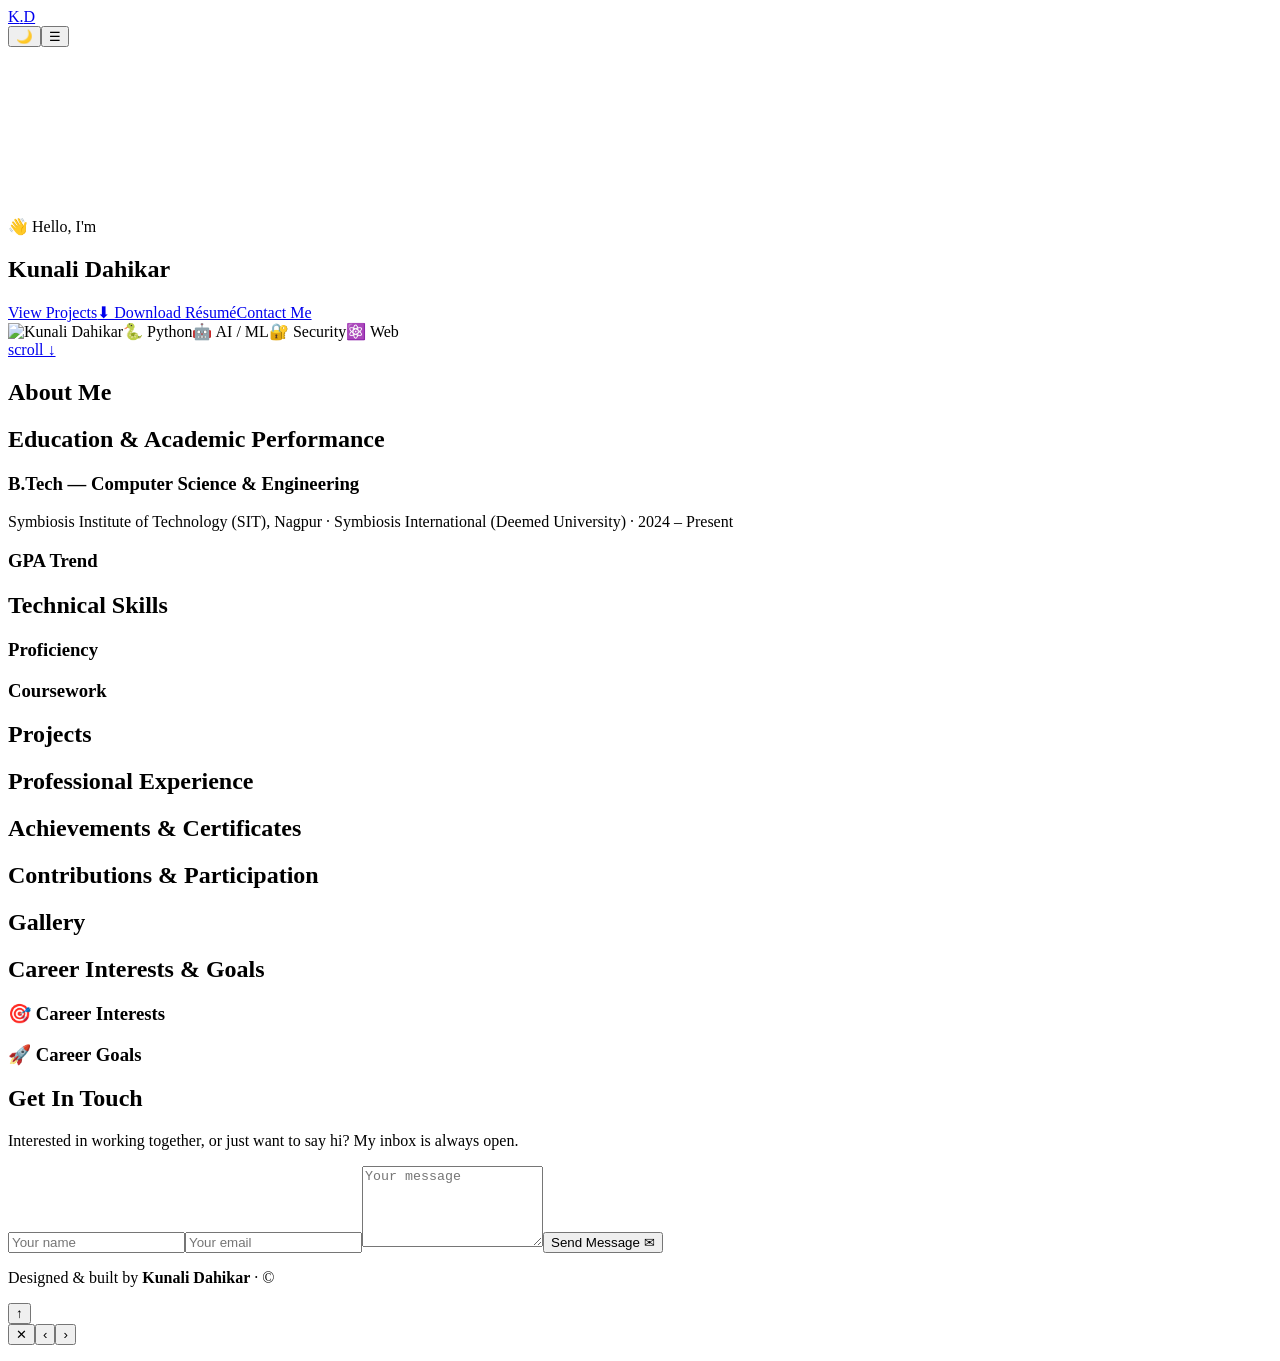
==== Kunali_Dahikar_Portfolio/index.html @ e6645254 "Add files via upload" ====
<!DOCTYPE html>
<html lang="en" data-theme="dark">
<head>
<meta charset="UTF-8">
<meta name="viewport" content="width=device-width, initial-scale=1">
<title>Kunali Dahikar — Portfolio</title>
<meta name="description" content="Portfolio of Kunali Dahikar — CSE student at SIT Nagpur: projects, skills, certificates and achievements.">
<link rel="icon" href="data:image/svg+xml,<svg xmlns='http://www.w3.org/2000/svg' viewBox='0 0 100 100'><text y='.9em' font-size='90'>👩‍💻</text></svg>">
<link rel="preconnect" href="https://fonts.googleapis.com">
<link href="https://fonts.googleapis.com/css2?family=Inter:wght@400;500;600&family=Space+Grotesk:wght@500;700&display=swap" rel="stylesheet">
<link rel="stylesheet" href="css/style.css">
</head>
<body>
<div id="progress"></div>
<header id="nav"><a href="#home" class="logo">K<span>.</span>D</a><nav id="links"></nav>
  <button id="theme" aria-label="Toggle theme">🌙</button><button id="burger" aria-label="Menu">☰</button></header>

<section id="home" class="hero">
  <canvas id="net"></canvas><div class="blob b1"></div><div class="blob b2"></div>
  <div class="wrap hero-in">
    <div class="hero-txt">
      <p class="hi">👋 Hello, I'm</p>
      <h1>Kunali <span class="grad">Dahikar</span></h1>
      <h2><span id="typed"></span><i class="caret"></i></h2>
      <p class="lead" id="tagline"></p>
      <div class="cta"><a class="btn pri" href="#projects">View Projects</a><a class="btn" id="resume" href="assets/Kunali_Dahikar_Resume.pdf" download>⬇ Download Résumé</a><a class="btn ghost" href="#contact">Contact Me</a></div>
      <div class="social" id="heroSocial"></div>
    </div>
    <div class="hero-img"><div class="ring"></div><img src="assets/img/profile.jpg" alt="Kunali Dahikar"><span class="chip c1">🐍 Python</span><span class="chip c2">🤖 AI / ML</span><span class="chip c3">🔐 Security</span><span class="chip c4">⚛️ Web</span></div>
  </div>
  <a href="#about" class="scroll">scroll ↓</a>
</section>

<main>
<section id="about"><div class="wrap"><h2 class="sec" data-n="01">About Me</h2>
  <div class="grid2"><div id="aboutTxt" class="reveal"></div><div id="facts" class="facts reveal"></div></div>
  <div class="stats" id="stats"></div></div></section>

<section id="education" class="alt"><div class="wrap"><h2 class="sec" data-n="02">Education &amp; Academic Performance</h2>
  <div class="edu reveal"><div class="dot"></div><div><h3>B.Tech — Computer Science &amp; Engineering</h3><p>Symbiosis Institute of Technology (SIT), Nagpur · Symbiosis International (Deemed University) · 2024 – Present</p></div></div>
  <div class="grid2 acad">
    <div class="reveal"><div class="tabs" id="semTabs"></div><div class="card" id="semBox"></div></div>
    <div class="card reveal"><h3>GPA Trend</h3><div id="gpaChart" class="gchart"></div><p class="note" id="gpaNote"></p></div>
  </div></div></section>

<section id="skills"><div class="wrap"><h2 class="sec" data-n="03">Technical Skills</h2>
  <div class="grid2"><div class="card reveal"><h3>Proficiency</h3><div id="bars"></div></div><div id="skillGroups" class="reveal"></div></div>
  <h3 class="sub reveal">Coursework</h3><div class="tags reveal" id="course"></div></div></section>

<section id="projects" class="alt"><div class="wrap"><h2 class="sec" data-n="04">Projects</h2>
  <div class="filters" id="pFilter"></div><div class="cards" id="projGrid"></div></div></section>

<section id="experience"><div class="wrap"><h2 class="sec" data-n="05">Professional Experience</h2><div id="intern" class="card intern reveal"></div></div></section>

<section id="achievements" class="alt"><div class="wrap"><h2 class="sec" data-n="06">Achievements &amp; Certificates</h2><div class="certs" id="certGrid"></div></div></section>

<section id="contributions"><div class="wrap"><h2 class="sec" data-n="07">Contributions &amp; Participation</h2><div class="cgrid" id="contrib"></div></div></section>

<section id="gallery" class="alt"><div class="wrap"><h2 class="sec" data-n="08">Gallery</h2><div class="filters" id="gFilter"></div><div class="gal" id="galGrid"></div></div></section>

<section id="career"><div class="wrap"><h2 class="sec" data-n="09">Career Interests &amp; Goals</h2>
  <div class="grid2"><div class="card reveal"><h3>🎯 Career Interests</h3><p id="ci"></p></div><div class="card reveal"><h3>🚀 Career Goals</h3><p id="cg"></p></div></div><div class="tags big reveal" id="ctags"></div></div></section>

<section id="contact" class="alt"><div class="wrap"><h2 class="sec" data-n="10">Get In Touch</h2>
  <div class="grid2"><div class="reveal"><p class="lead">Interested in working together, or just want to say hi? My inbox is always open.</p><div id="cList" class="clist"></div></div>
  <form class="card reveal" id="form"><input id="fn" placeholder="Your name" required><input id="fe" type="email" placeholder="Your email" required><textarea id="fm" rows="5" placeholder="Your message" required></textarea><button class="btn pri" type="submit">Send Message ✉</button></form></div></div></section>
</main>

<footer><p>Designed &amp; built by <b>Kunali Dahikar</b> · © <span id="yr"></span></p></footer>
<button id="top" aria-label="Back to top">↑</button>
<div id="lb"><button class="x" aria-label="Close">✕</button><button class="pv">‹</button><img alt=""><button class="nx">›</button><p id="lbc"></p></div>
<script src="js/data.js"></script><script src="js/main.js"></script>
</body></html>
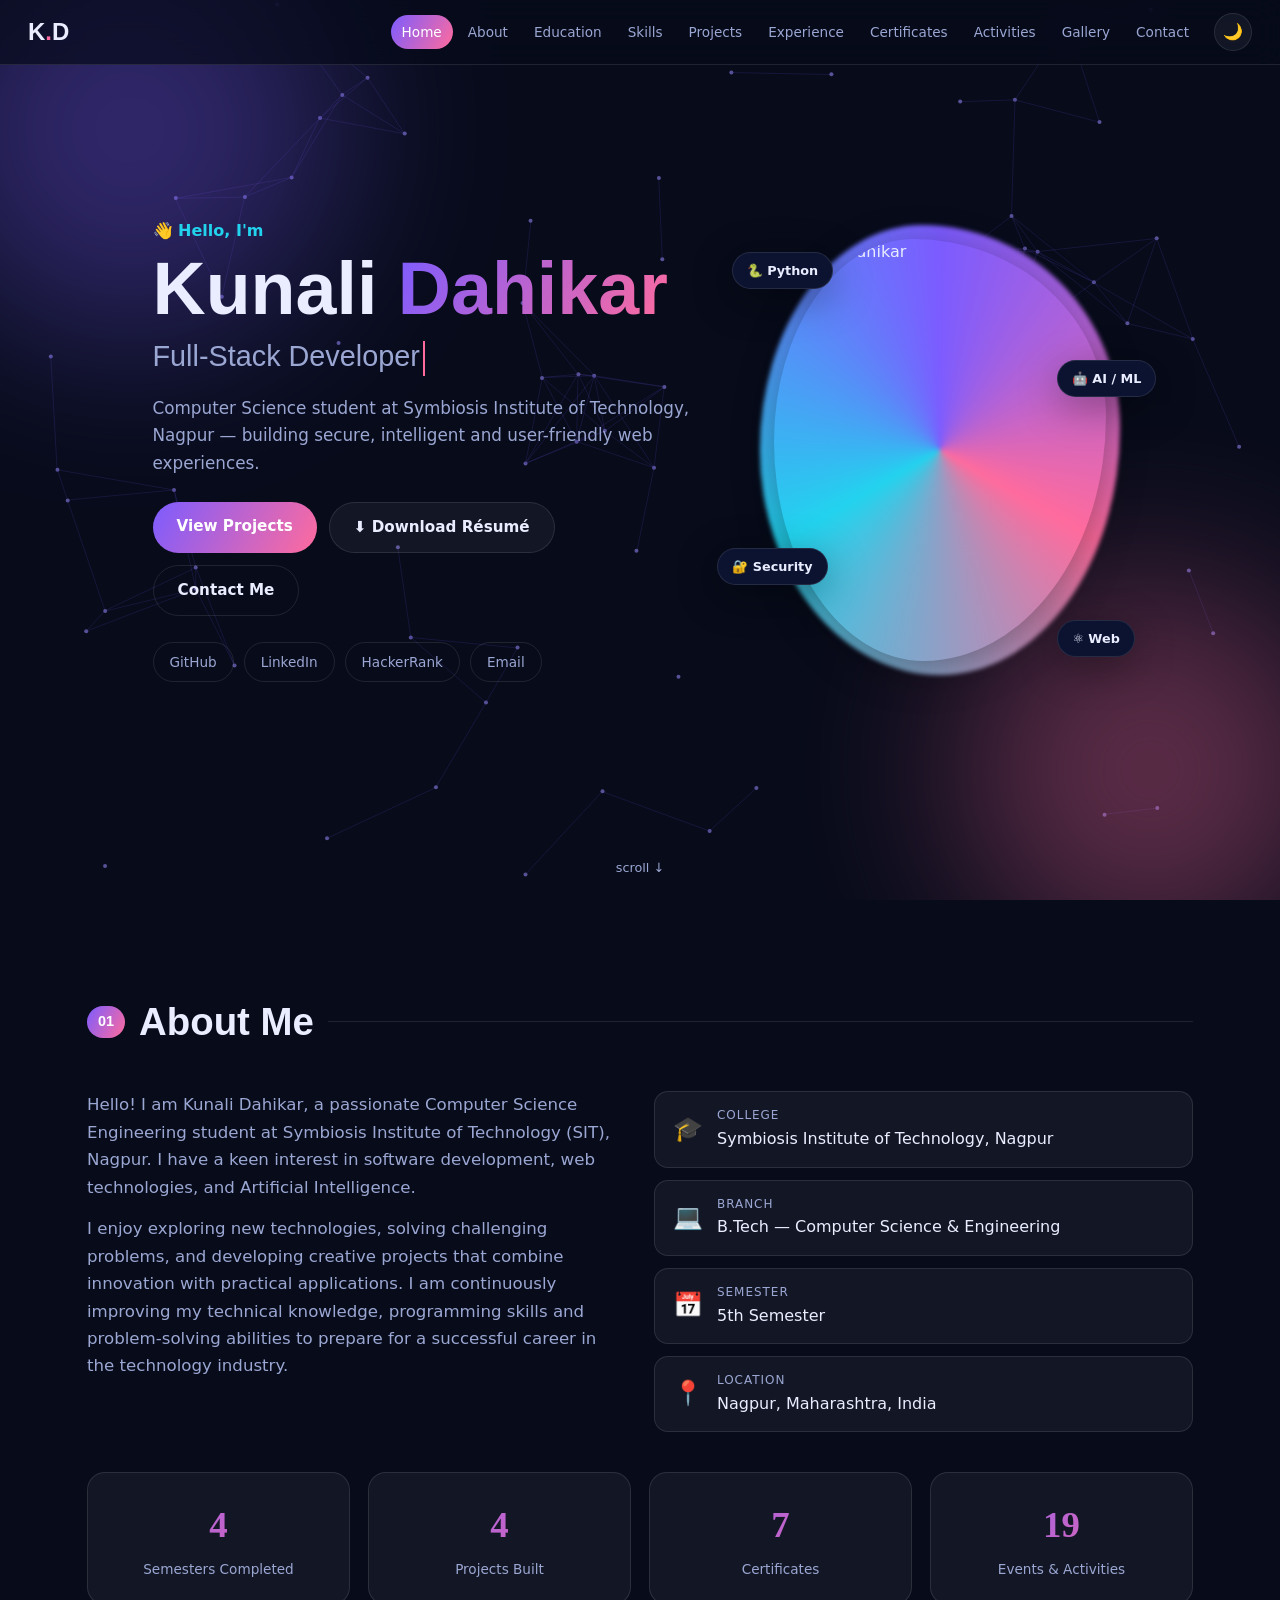
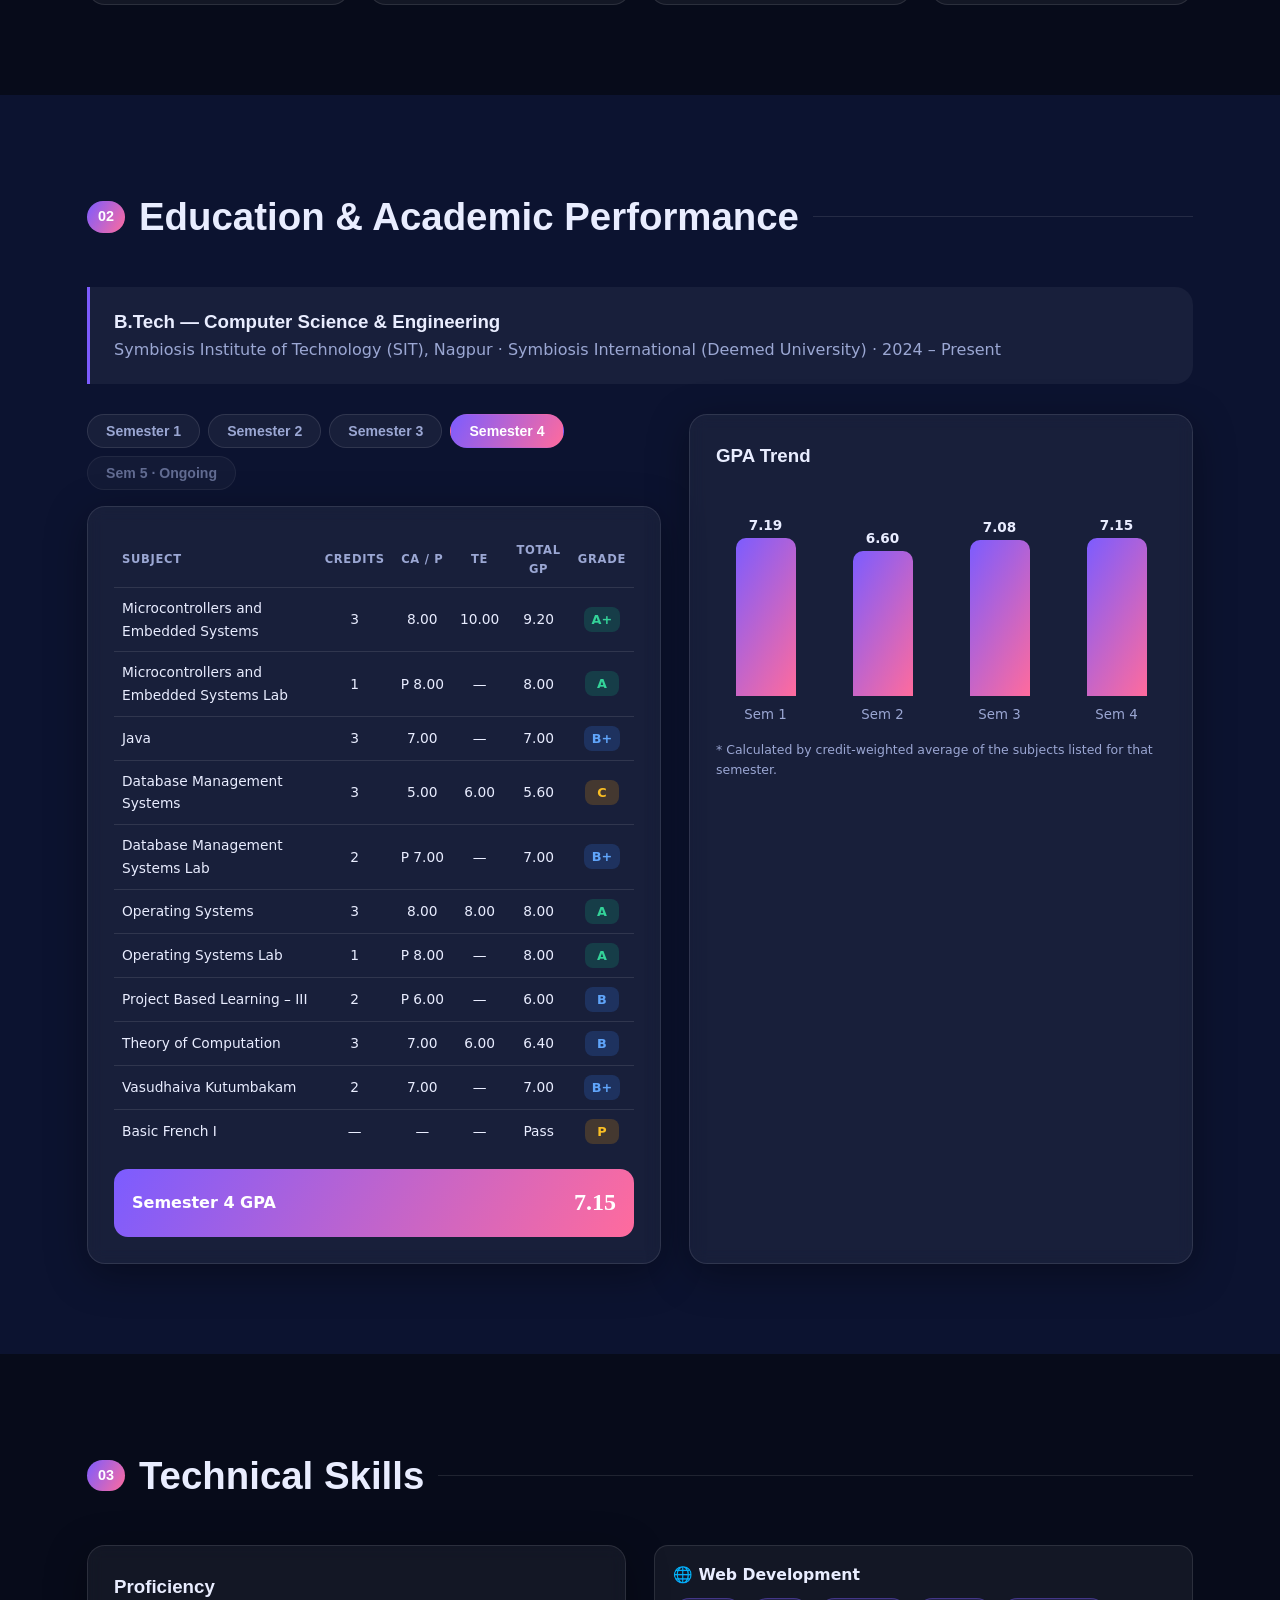
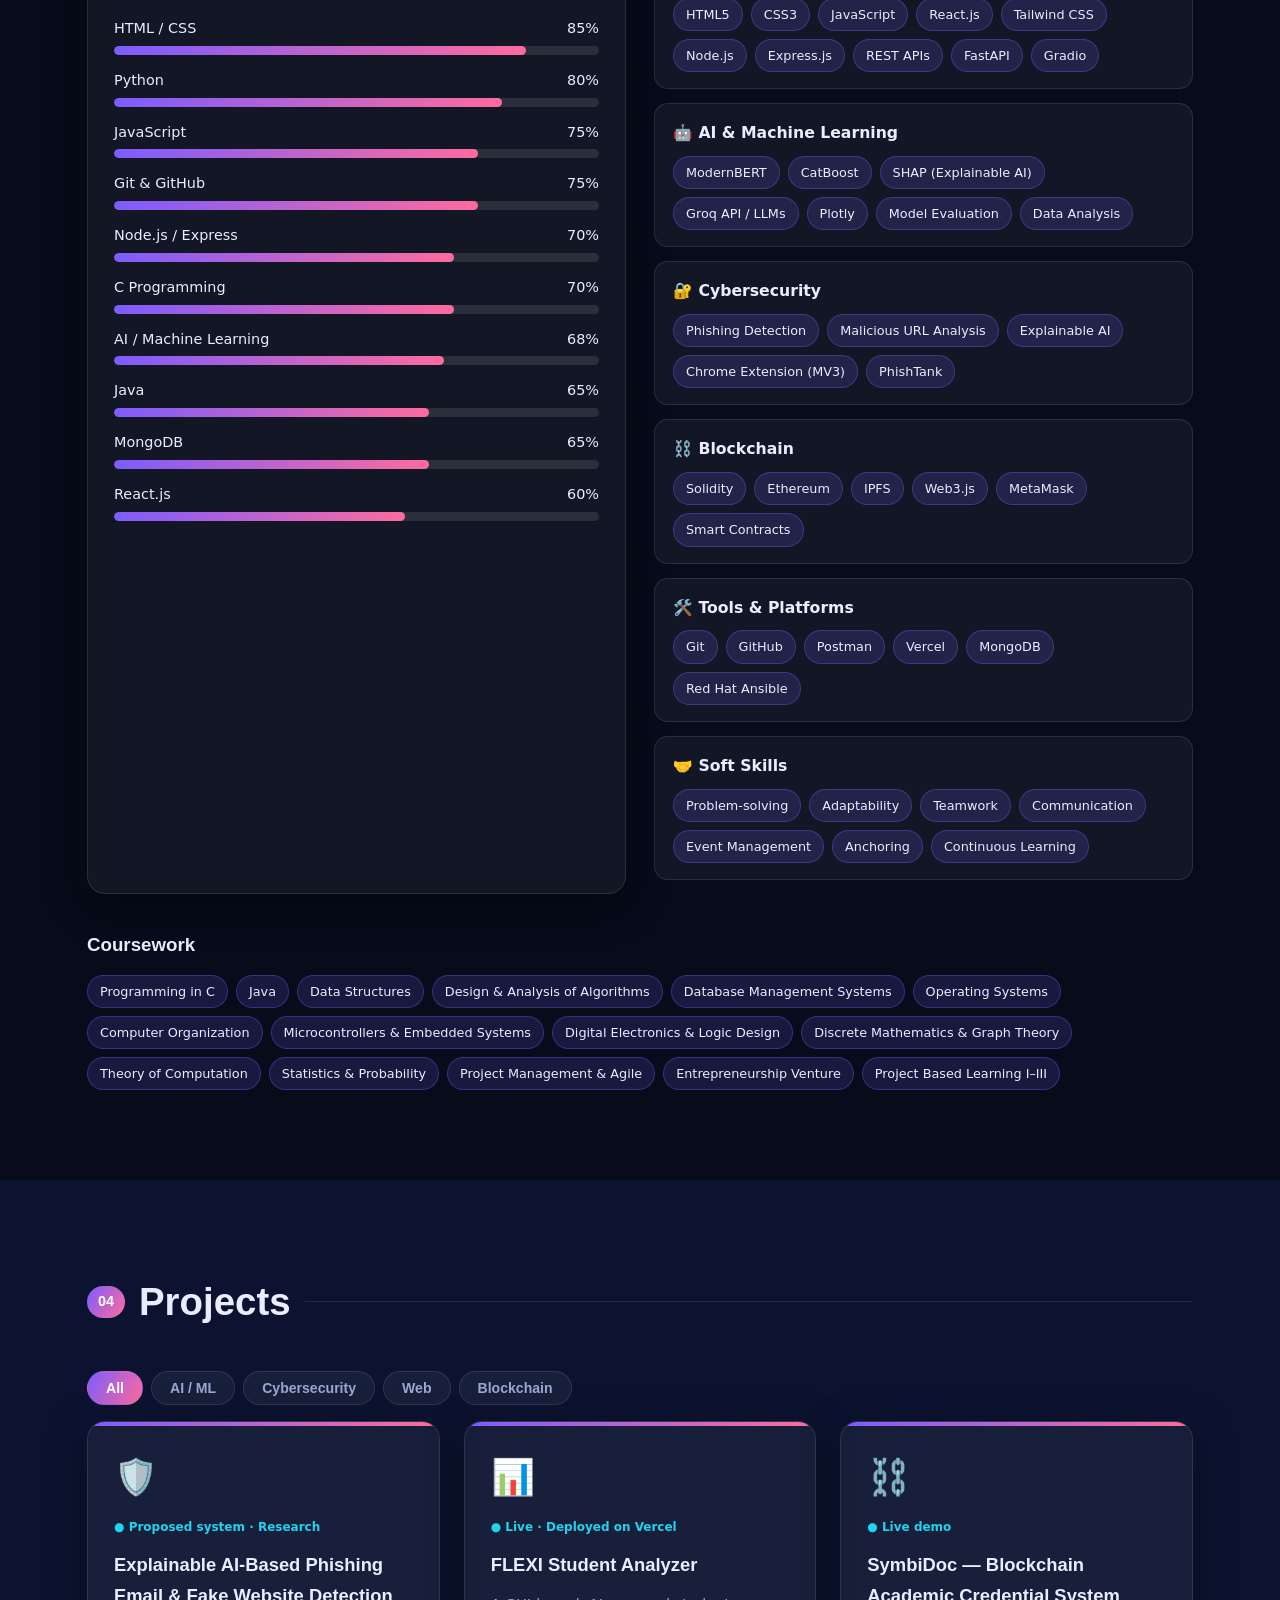
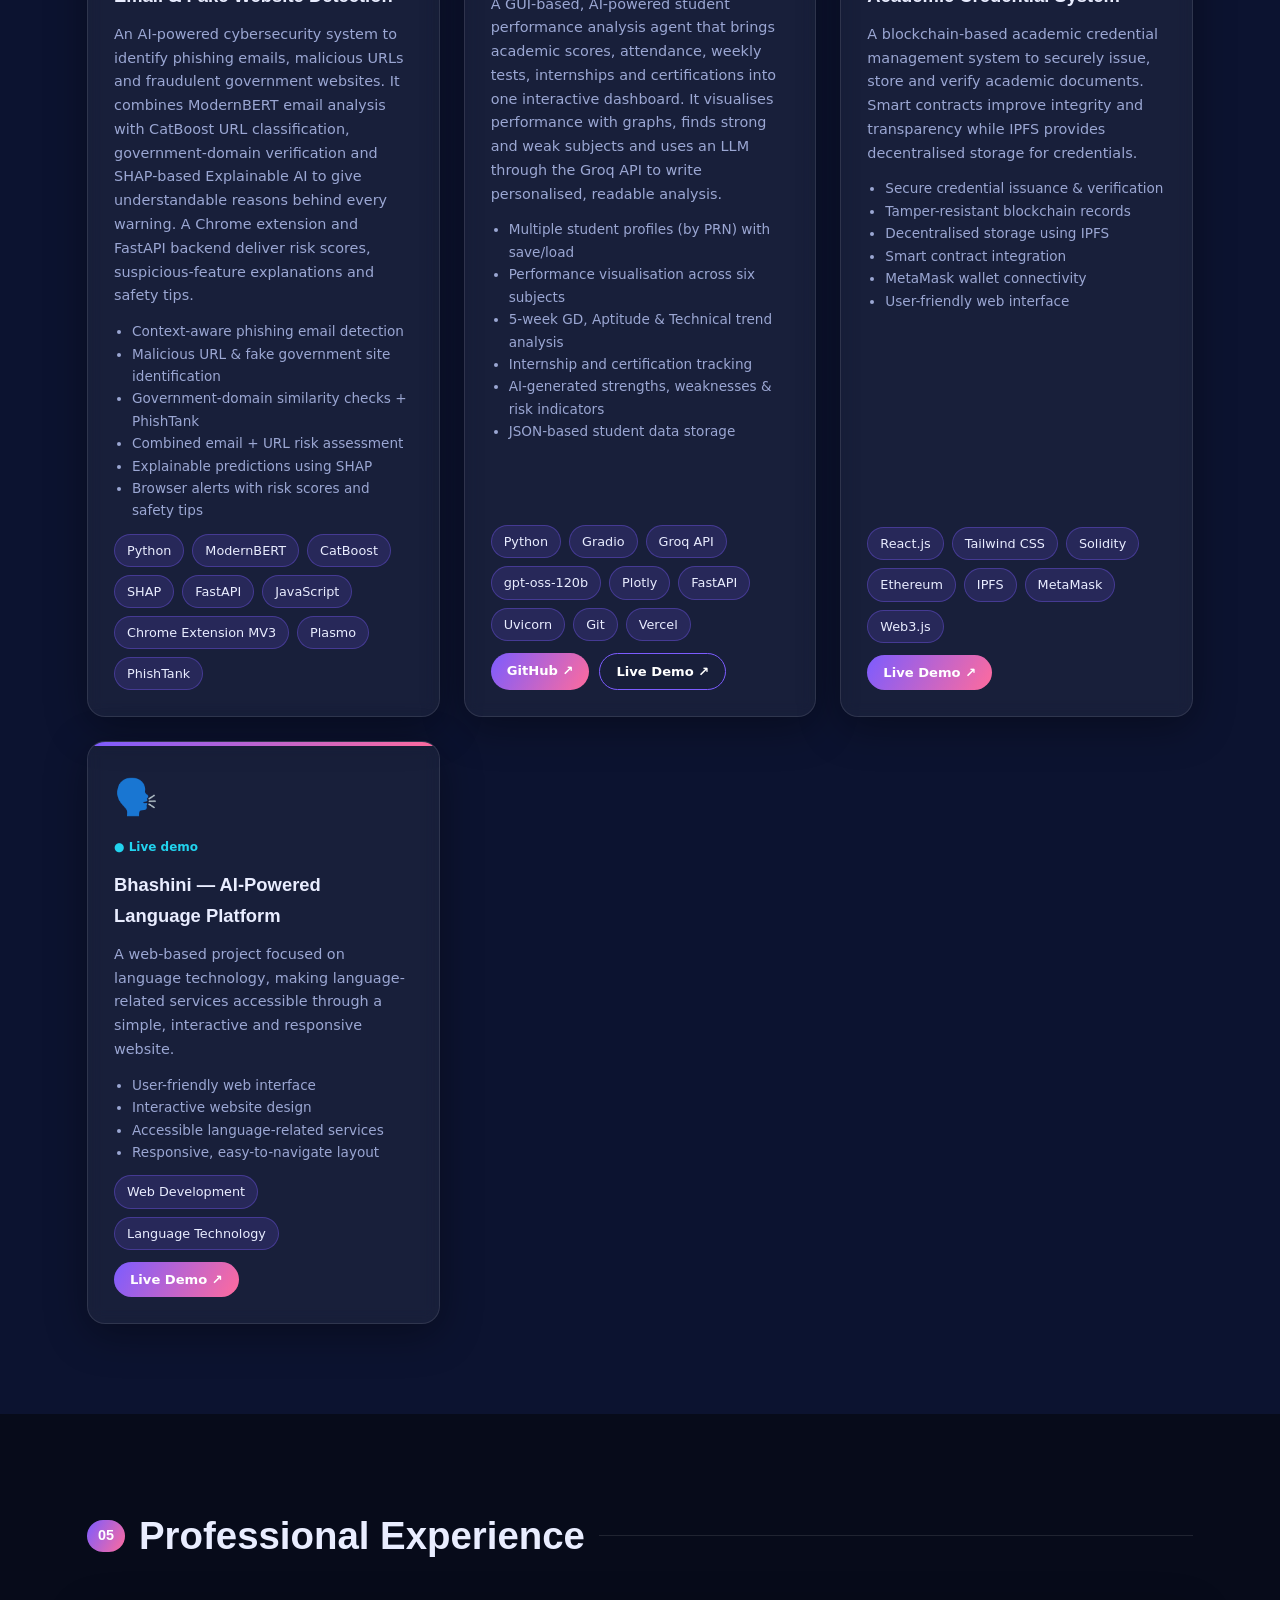
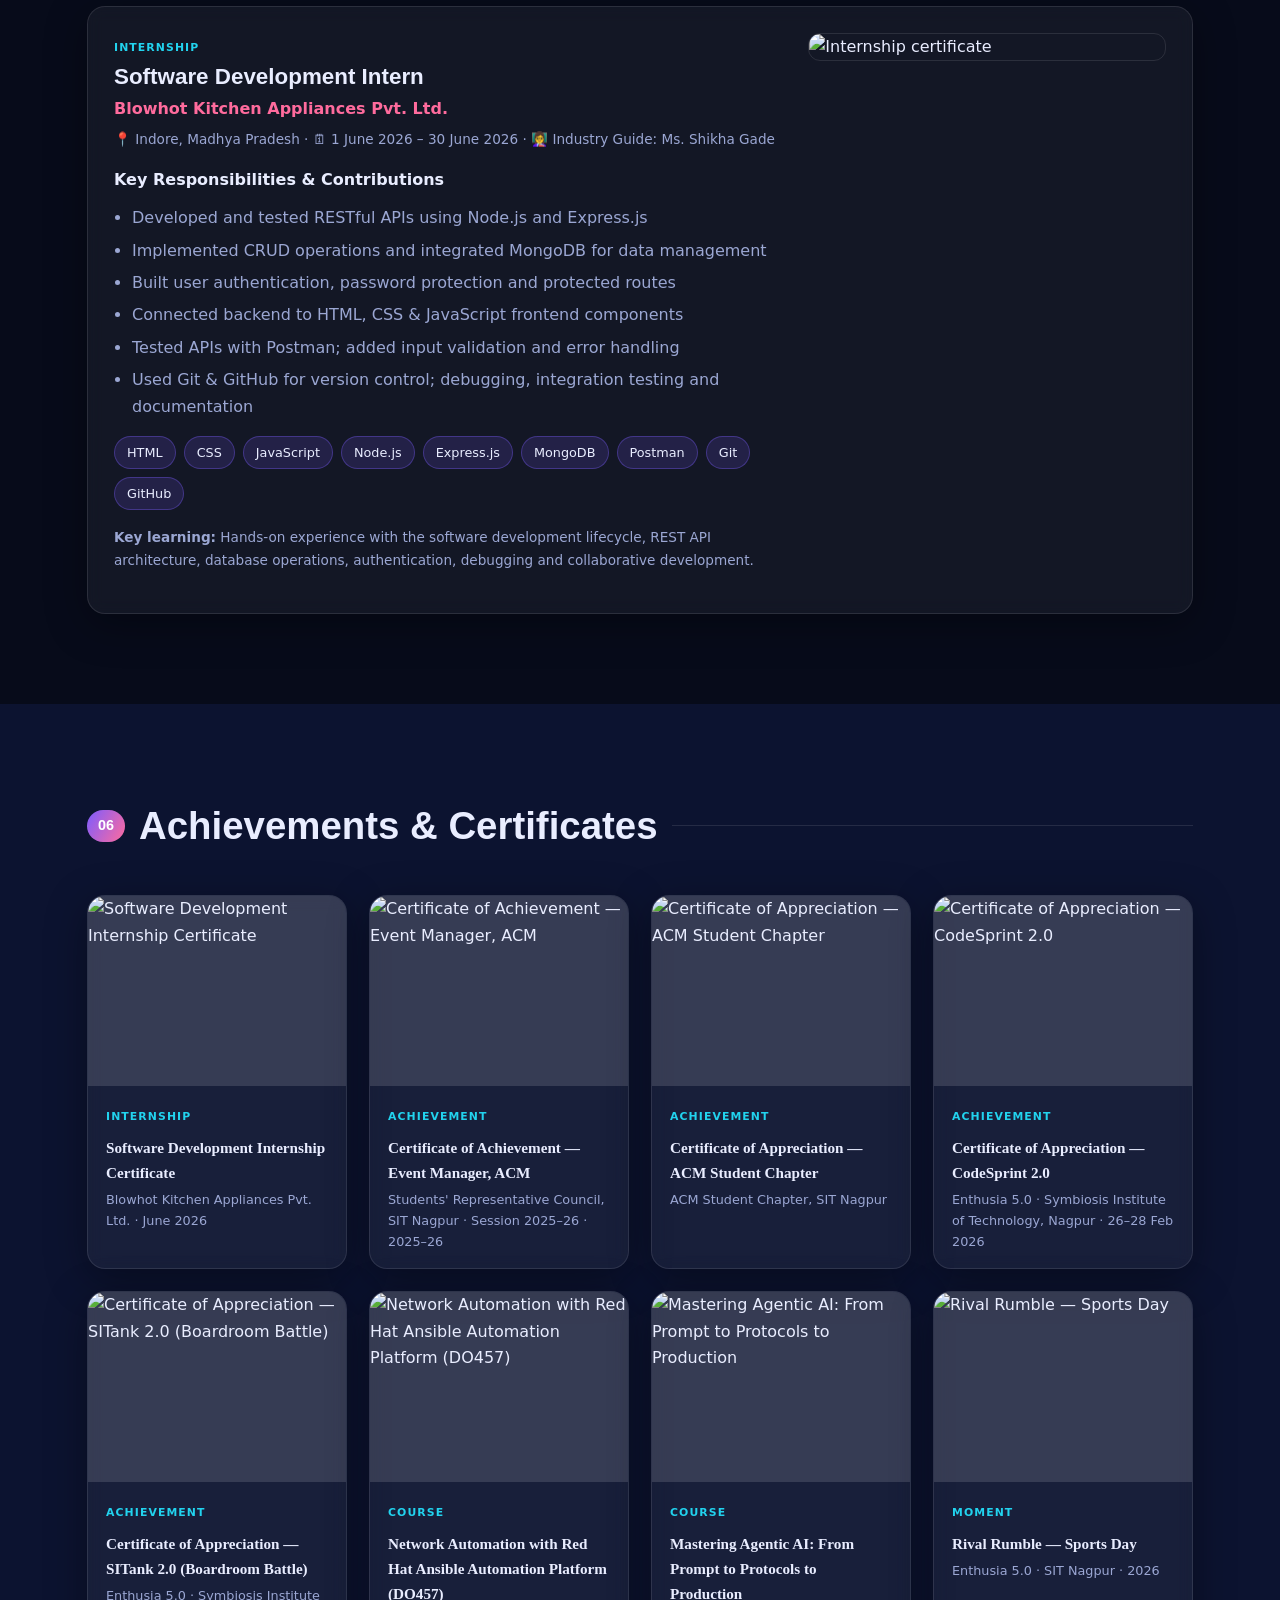
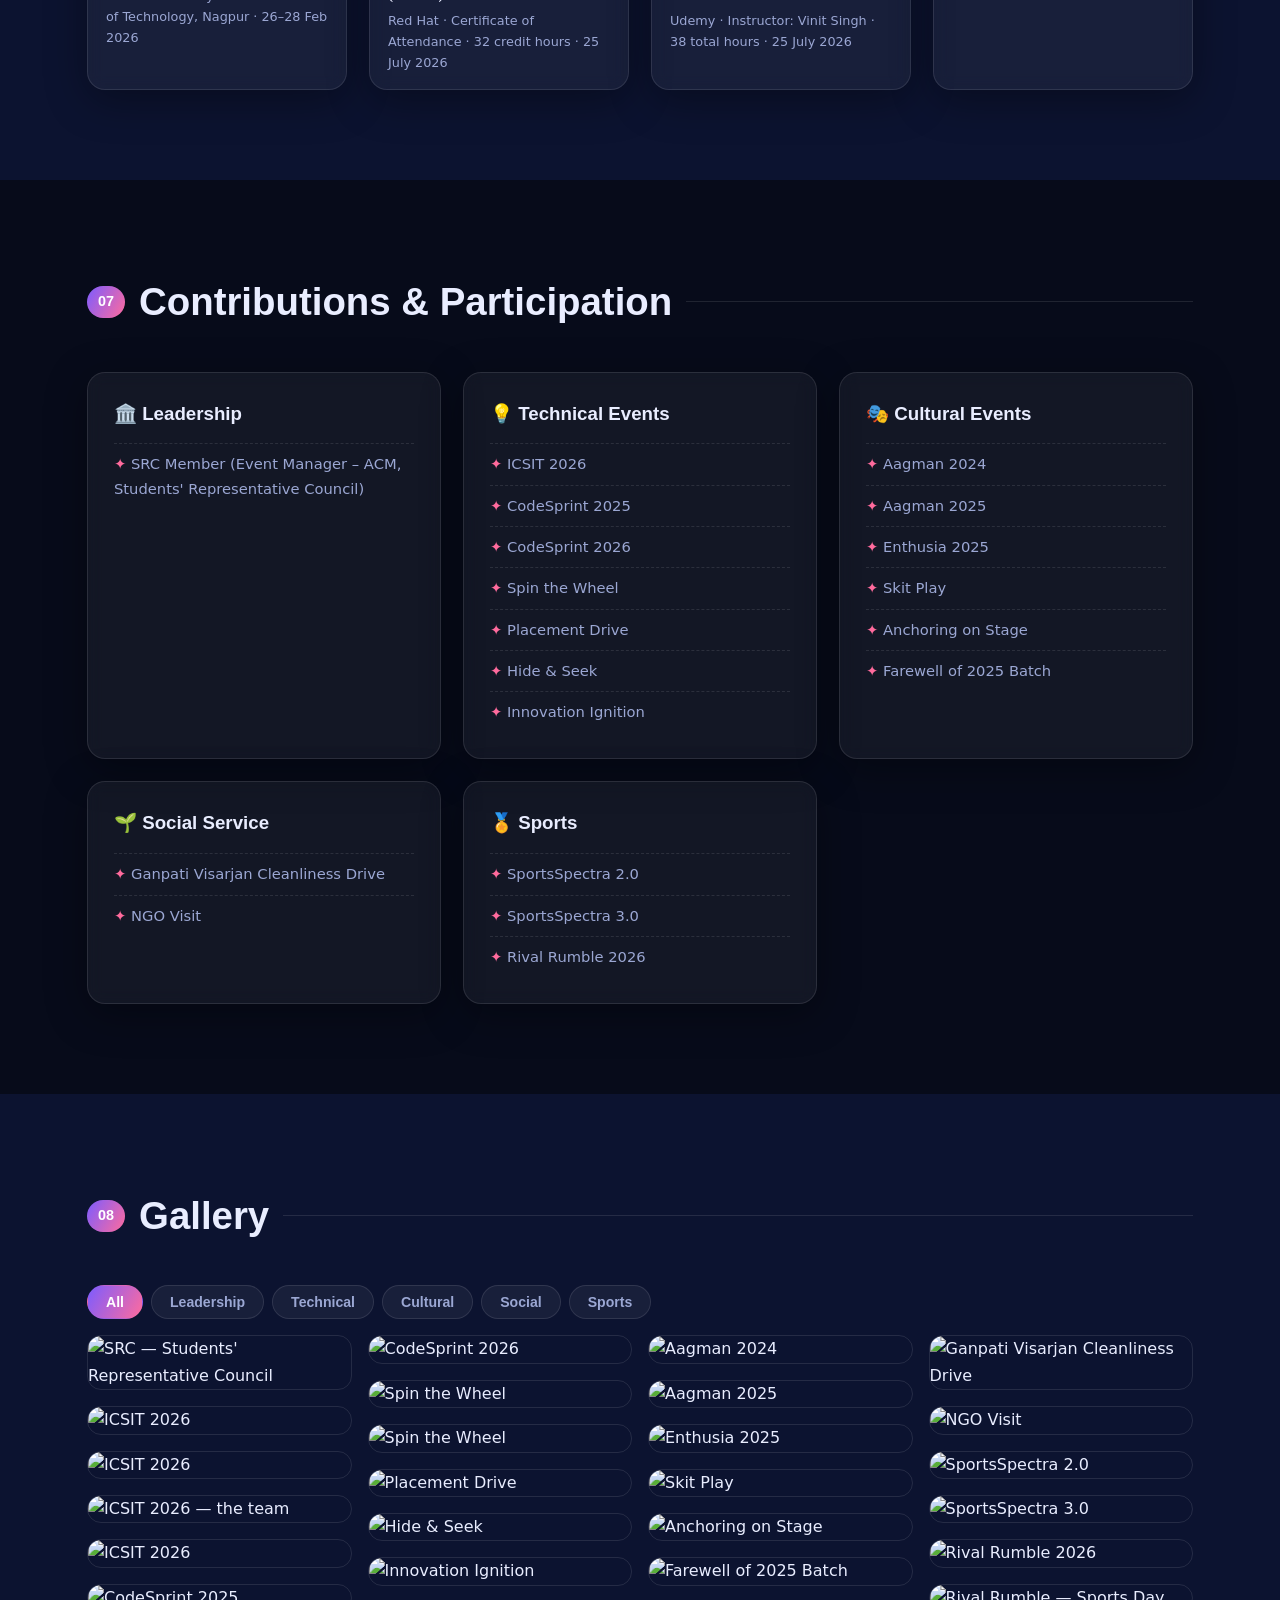
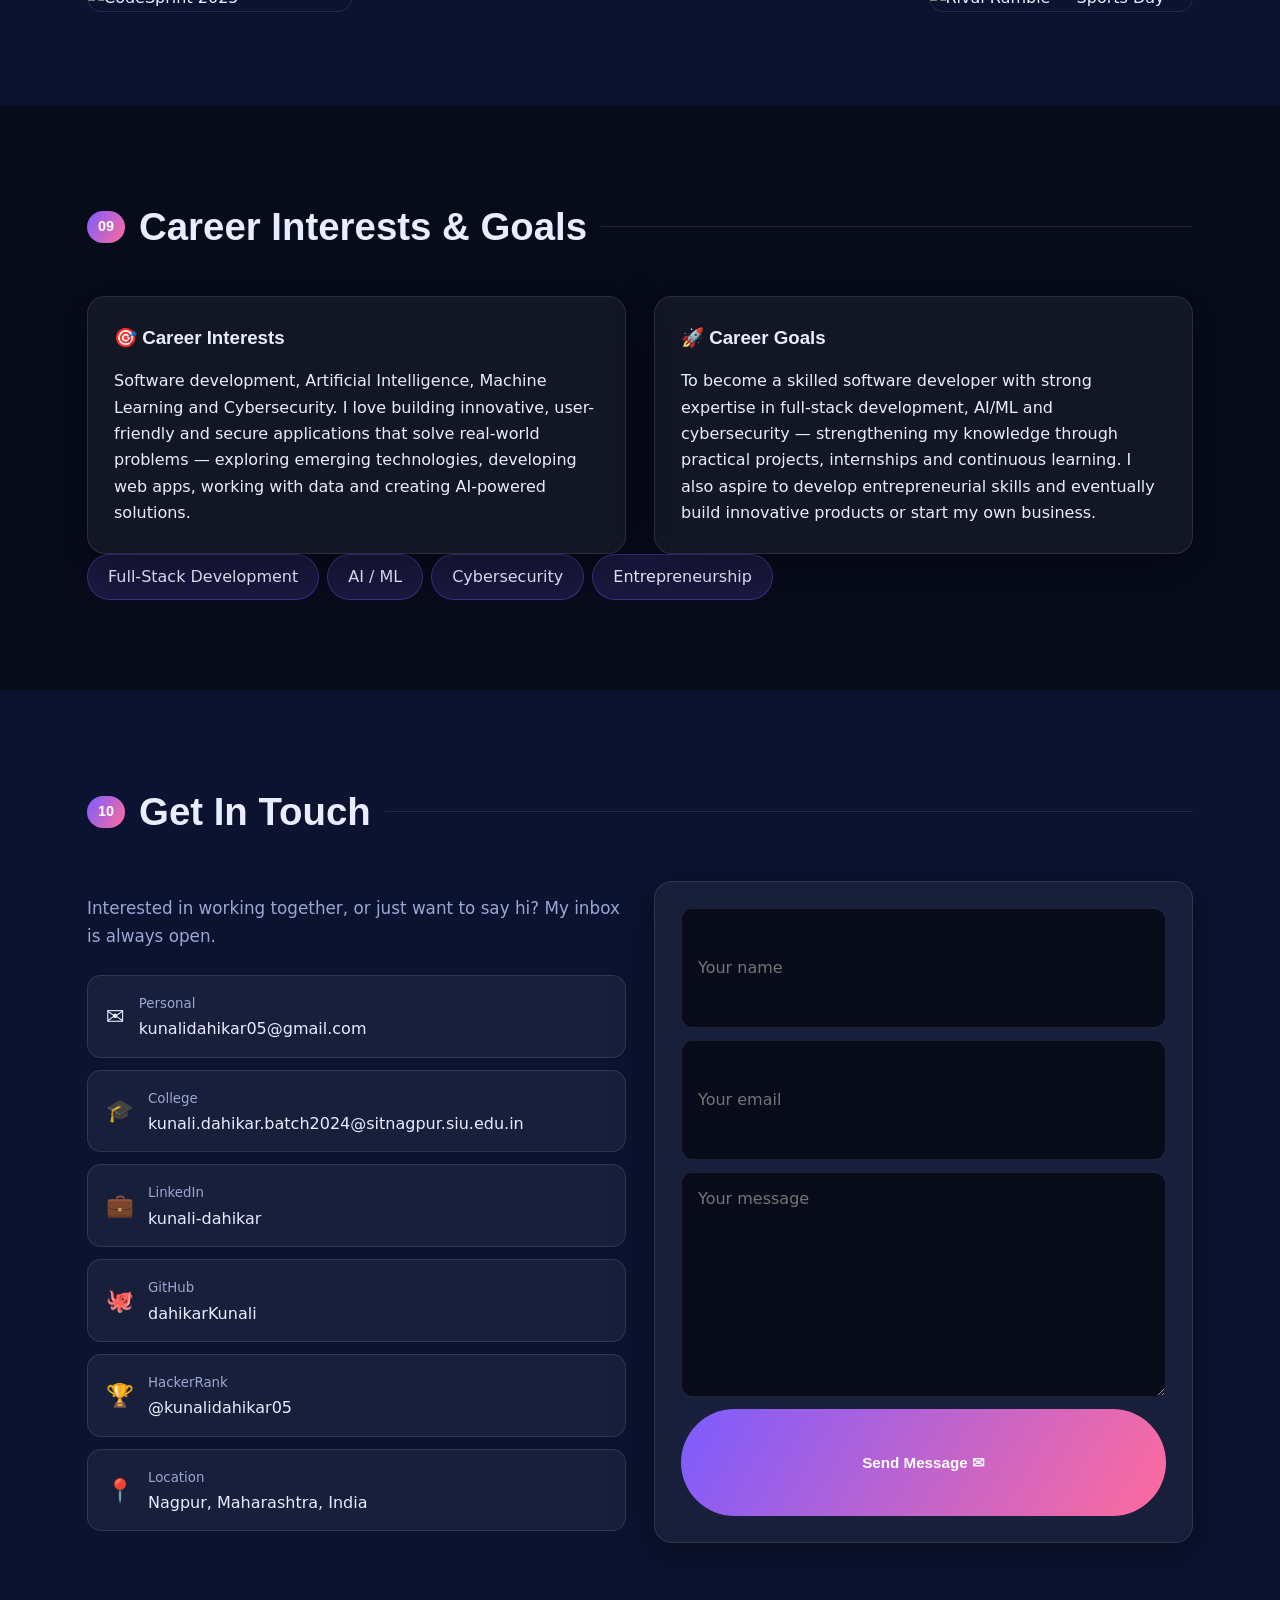
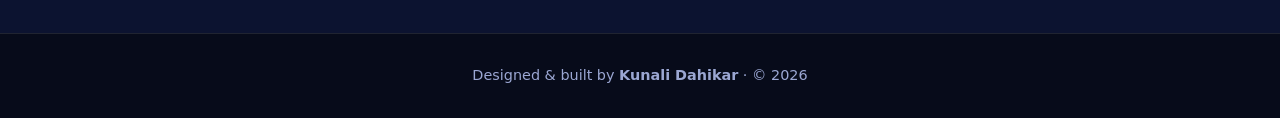
==== commit 87184429: "Update index.html" ====
--- a/Kunali_Dahikar_Portfolio/index.html
+++ b/Kunali_Dahikar_Portfolio/index.html
@@ -8,7 +8,7 @@
 <link rel="icon" href="data:image/svg+xml,<svg xmlns='http://www.w3.org/2000/svg' viewBox='0 0 100 100'><text y='.9em' font-size='90'>👩‍💻</text></svg>">
 <link rel="preconnect" href="https://fonts.googleapis.com">
 <link href="https://fonts.googleapis.com/css2?family=Inter:wght@400;500;600&family=Space+Grotesk:wght@500;700&display=swap" rel="stylesheet">
-<link rel="stylesheet" href="css/style.css">
+<link rel="stylesheet" href="style.css">
 </head>
 <body>
 <div id="progress"></div>
@@ -69,5 +69,5 @@
 <footer><p>Designed &amp; built by <b>Kunali Dahikar</b> · © <span id="yr"></span></p></footer>
 <button id="top" aria-label="Back to top">↑</button>
 <div id="lb"><button class="x" aria-label="Close">✕</button><button class="pv">‹</button><img alt=""><button class="nx">›</button><p id="lbc"></p></div>
-<script src="js/data.js"></script><script src="js/main.js"></script>
+<script src="data.js"></script><script src="main.js"></script>
 </body></html>
--- a/Kunali_Dahikar_Portfolio/style.css
+++ b/Kunali_Dahikar_Portfolio/style.css
@@ -0,0 +1,70 @@
+:root{--bg:#070b1a;--bg2:#0c1330;--card:rgba(255,255,255,.05);--bd:rgba(255,255,255,.1);--tx:#e9edff;--mu:#9ba7d3;--a:#7c5cff;--b:#ff6b9d;--c:#22d3ee;--g:linear-gradient(120deg,var(--a),var(--b));--r:18px;--sh:0 10px 40px rgba(0,0,0,.35)}
+[data-theme=light]{--bg:#f6f7ff;--bg2:#eceeff;--card:#fff;--bd:rgba(20,30,80,.1);--tx:#141a3a;--mu:#5a6390;--sh:0 10px 30px rgba(60,70,140,.12)}
+*{box-sizing:border-box;margin:0;padding:0}html{scroll-behavior:smooth;scroll-padding-top:70px}
+body{font-family:Inter,system-ui,sans-serif;background:var(--bg);color:var(--tx);line-height:1.65;overflow-x:hidden;transition:background .3s}
+h1,h2,h3,.logo{font-family:'Space Grotesk',Inter,sans-serif}a{color:inherit;text-decoration:none}img{max-width:100%;display:block}
+.wrap{max-width:1150px;margin:auto;padding:0 22px}section{padding:90px 0;position:relative}.alt{background:var(--bg2)}
+#progress{position:fixed;top:0;left:0;height:3px;width:0;background:var(--g);z-index:100}
+#nav{position:fixed;top:0;left:0;right:0;z-index:90;display:flex;align-items:center;gap:14px;padding:12px 28px;backdrop-filter:blur(14px);background:color-mix(in srgb,var(--bg) 70%,transparent);border-bottom:1px solid var(--bd)}
+.logo{font-size:1.5rem;font-weight:700;margin-right:auto}.logo span{color:var(--b)}
+#links{display:flex;gap:4px}#links a{padding:6px 11px;border-radius:99px;font-size:.85rem;color:var(--mu);transition:.2s}#links a:hover,#links a.on{color:#fff;background:var(--g)}
+#theme,#burger{background:var(--card);border:1px solid var(--bd);color:var(--tx);border-radius:50%;width:38px;height:38px;cursor:pointer;font-size:1rem}#burger{display:none}
+.hero{min-height:100vh;display:flex;align-items:center;padding-top:90px;overflow:hidden}
+#net{position:absolute;inset:0;width:100%;height:100%;opacity:.55}
+.blob{position:absolute;border-radius:50%;filter:blur(90px);opacity:.35;animation:fl 12s ease-in-out infinite alternate}.b1{width:420px;height:420px;background:var(--a);top:-80px;left:-80px}.b2{width:380px;height:380px;background:var(--b);bottom:-60px;right:-60px;animation-delay:-5s}
+@keyframes fl{to{transform:translate(60px,40px) scale(1.15)}}
+.hero-in{position:relative;display:grid;grid-template-columns:1.2fr .8fr;gap:40px;align-items:center}
+.hi{color:var(--c);font-weight:600}h1{font-size:clamp(2.6rem,6vw,4.6rem);line-height:1.05;margin:6px 0}
+.grad{background:var(--g);-webkit-background-clip:text;background-clip:text;color:transparent}
+.hero h2{font-size:clamp(1.2rem,2.6vw,1.8rem);min-height:2.4rem;color:var(--mu);font-weight:500}.caret{display:inline-block;width:2px;height:1.2em;background:var(--b);margin-left:3px;vertical-align:middle;animation:bl 1s steps(1) infinite}@keyframes bl{50%{opacity:0}}
+.lead{color:var(--mu);max-width:560px;margin:14px 0 24px;font-size:1.05rem}
+.cta{display:flex;flex-wrap:wrap;gap:12px}.btn{display:inline-block;padding:12px 24px;border-radius:99px;border:1px solid var(--bd);background:var(--card);font-weight:600;cursor:pointer;color:var(--tx);font-size:.95rem;transition:.25s}.btn:hover{transform:translateY(-3px);box-shadow:var(--sh)}
+.btn.pri{background:var(--g);border:0;color:#fff}.btn.ghost{background:none}
+.social{display:flex;gap:10px;margin-top:26px;flex-wrap:wrap}.social a{padding:8px 16px;border-radius:99px;border:1px solid var(--bd);font-size:.85rem;color:var(--mu);transition:.2s}.social a:hover{color:#fff;background:var(--a);border-color:var(--a)}
+.hero-img{position:relative;justify-self:center;width:min(360px,80vw);aspect-ratio:4/5}
+.hero-img img{position:absolute;inset:14px;width:calc(100% - 28px);height:calc(100% - 28px);object-fit:cover;object-position:center 30%;border-radius:42% 58% 55% 45%/48% 42% 58% 52%;animation:morph 9s ease-in-out infinite;box-shadow:var(--sh)}
+.ring{position:absolute;inset:0;border-radius:45% 55% 50% 50%/50% 45% 55% 50%;background:conic-gradient(from 0deg,var(--a),var(--b),var(--c),var(--a));animation:spin 8s linear infinite;filter:blur(2px)}
+@keyframes spin{to{transform:rotate(360deg)}}@keyframes morph{50%{border-radius:55% 45% 45% 55%/45% 55% 45% 55%}}
+.chip{position:absolute;padding:7px 14px;border-radius:99px;background:var(--bg2);border:1px solid var(--bd);font-size:.8rem;font-weight:600;box-shadow:var(--sh);animation:bob 4s ease-in-out infinite alternate}
+.c1{top:6%;left:-8%}.c2{top:30%;right:-10%;animation-delay:-1s}.c3{bottom:20%;left:-12%;animation-delay:-2s}.c4{bottom:4%;right:-4%;animation-delay:-3s}@keyframes bob{to{transform:translateY(-12px)}}
+.scroll{position:absolute;bottom:22px;left:50%;transform:translateX(-50%);color:var(--mu);font-size:.8rem;animation:bob 1.6s infinite alternate}
+.sec{font-size:clamp(1.7rem,3.6vw,2.4rem);margin-bottom:38px;display:flex;align-items:center;gap:14px}.sec:before{content:attr(data-n);font-size:.9rem;color:#fff;background:var(--g);padding:4px 11px;border-radius:99px}
+.sec:after{content:"";flex:1;height:1px;background:var(--bd)}.sub{margin:36px 0 14px}
+.grid2{display:grid;grid-template-columns:1fr 1fr;gap:28px}.card{background:var(--card);border:1px solid var(--bd);border-radius:var(--r);padding:26px;box-shadow:var(--sh);backdrop-filter:blur(8px)}
+.card h3{margin-bottom:14px}#aboutTxt p{color:var(--mu);margin-bottom:14px;font-size:1.04rem}
+.facts{display:grid;gap:12px}.fact{display:flex;gap:14px;align-items:center;padding:14px 18px;border-radius:14px;background:var(--card);border:1px solid var(--bd);transition:.25s}.fact:hover{transform:translateX(6px);border-color:var(--a)}
+.fact span{font-size:1.5rem}.fact small{display:block;color:var(--mu);font-size:.75rem;text-transform:uppercase;letter-spacing:.08em}
+.stats{display:grid;grid-template-columns:repeat(4,1fr);gap:18px;margin-top:40px}.stat{text-align:center;padding:22px 10px;border-radius:var(--r);background:var(--card);border:1px solid var(--bd)}
+.stat b{display:block;font-size:2.3rem;font-family:'Space Grotesk';background:var(--g);-webkit-background-clip:text;background-clip:text;color:transparent}.stat span{color:var(--mu);font-size:.85rem}
+.edu{display:flex;gap:18px;margin-bottom:30px;padding:20px 24px;border-left:3px solid var(--a);background:var(--card);border-radius:0 var(--r) var(--r) 0}.edu p{color:var(--mu)}.dot{display:none}
+.tabs,.filters{display:flex;flex-wrap:wrap;gap:8px;margin-bottom:16px}
+.tab,.fbtn{padding:8px 18px;border-radius:99px;border:1px solid var(--bd);background:var(--card);color:var(--mu);cursor:pointer;font-weight:600;font-size:.88rem;transition:.2s}.tab.on,.fbtn.on,.tab:hover,.fbtn:hover{background:var(--g);color:#fff;border-color:transparent}
+.tw{overflow-x:auto}table{width:100%;border-collapse:collapse;font-size:.86rem;min-width:520px}th{text-align:left;color:var(--mu);font-size:.72rem;text-transform:uppercase;letter-spacing:.06em;padding:8px}td{white-space:nowrap;padding:9px 8px;border-top:1px solid var(--bd)}td:first-child{white-space:normal;min-width:190px}td:not(:first-child),th:not(:first-child){text-align:center}
+.g{display:inline-block;min-width:34px;padding:2px 8px;border-radius:8px;font-weight:700;font-size:.8rem}.gO,.gA{background:#10b98133;color:#34d399}.gB{background:#3b82f633;color:#60a5fa}.gC,.gP{background:#f59e0b33;color:#fbbf24}
+.gpa{display:flex;justify-content:space-between;align-items:center;margin-top:16px;padding:14px 18px;border-radius:14px;background:var(--g);color:#fff;font-weight:700}.gpa b{font-size:1.5rem;font-family:'Space Grotesk'}
+.gchart{display:flex;align-items:flex-end;gap:18px;height:240px;padding-top:20px}.gc{flex:1;display:flex;flex-direction:column;justify-content:flex-end;align-items:center;height:100%}
+.gc div{width:100%;max-width:60px;border-radius:10px 10px 0 0;background:var(--g);height:0;transition:height 1.2s cubic-bezier(.2,.8,.2,1);position:relative}.gc div:after{content:attr(data-v);position:absolute;top:-24px;left:50%;transform:translateX(-50%);font-weight:700;font-size:.85rem}.gc small{margin-top:8px;color:var(--mu)}
+.note{color:var(--mu);font-size:.78rem;margin-top:14px}
+.bar{margin-bottom:14px}.bar p{display:flex;justify-content:space-between;font-size:.9rem;margin-bottom:5px}.bar i{display:block;height:9px;border-radius:9px;background:var(--bd);overflow:hidden}.bar i b{display:block;height:100%;width:0;background:var(--g);border-radius:9px;transition:width 1.4s cubic-bezier(.2,.8,.2,1)}
+.sg{background:var(--card);border:1px solid var(--bd);border-radius:14px;padding:16px 18px;margin-bottom:14px}.sg h4{margin-bottom:10px;font-size:.98rem}
+.tags{display:flex;flex-wrap:wrap;gap:8px}.tags span{padding:5px 12px;border-radius:99px;font-size:.8rem;background:color-mix(in srgb,var(--a) 16%,transparent);border:1px solid color-mix(in srgb,var(--a) 35%,transparent);transition:.2s}.tags span:hover{background:var(--a);color:#fff;transform:translateY(-2px)}.tags.big span{font-size:1rem;padding:9px 20px}
+.cards{display:grid;grid-template-columns:repeat(auto-fit,minmax(320px,1fr));gap:24px}
+.pc{display:flex;flex-direction:column;gap:12px;transition:.3s;position:relative;overflow:hidden}.pc:hover{transform:translateY(-8px);border-color:var(--a)}.pc:before{content:"";position:absolute;inset:0 0 auto;height:4px;background:var(--g)}
+.pi{font-size:2.2rem}.pc h3{font-size:1.15rem;margin:0}.st{font-size:.75rem;color:var(--c);font-weight:600}.pc p{color:var(--mu);font-size:.9rem}.pc ul{padding-left:18px;color:var(--mu);font-size:.85rem}.pc .tags{margin-top:auto}.pl{display:flex;gap:10px;flex-wrap:wrap}.pl a{padding:7px 16px;border-radius:99px;background:var(--g);color:#fff;font-size:.82rem;font-weight:600}.pl a+a{background:none;border:1px solid var(--a)}
+.intern{display:grid;grid-template-columns:1.3fr .7fr;gap:30px}.intern h3{font-size:1.4rem;margin:0}.intern .org{color:var(--b);font-weight:600}.meta{color:var(--mu);font-size:.85rem;margin:6px 0 16px}.intern ul{padding-left:18px;margin:12px 0 16px;color:var(--mu)}.intern li{margin-bottom:6px}.intern img{border-radius:12px;cursor:zoom-in;border:1px solid var(--bd);transition:.3s}.intern img:hover{transform:scale(1.03)}
+.certs{display:grid;grid-template-columns:repeat(auto-fill,minmax(260px,1fr));gap:22px}.cert{padding:0;overflow:hidden;cursor:zoom-in;transition:.3s}.cert:hover{transform:translateY(-6px) rotate(-.5deg);border-color:var(--b)}
+.cert .im{height:190px;overflow:hidden;background:#fff2}.cert img{width:100%;height:100%;object-fit:cover;object-position:top;transition:.5s}.cert:hover img{transform:scale(1.07)}.cert .ct{padding:16px 18px}.cert h4{font-size:.95rem;margin:6px 0 4px;font-family:'Space Grotesk'}.cert p{color:var(--mu);font-size:.8rem}
+.kd{font-size:.68rem;text-transform:uppercase;letter-spacing:.1em;color:var(--c);font-weight:700}
+.cgrid{display:grid;grid-template-columns:repeat(auto-fit,minmax(300px,1fr));gap:22px}.cg h3{display:flex;gap:10px;align-items:center}.cg li{list-style:none;padding:8px 0;border-top:1px dashed var(--bd);color:var(--mu);font-size:.92rem}.cg li:before{content:"✦ ";color:var(--b)}
+.gal{columns:4 230px;column-gap:16px}.gi{break-inside:avoid;margin-bottom:16px;border-radius:14px;overflow:hidden;position:relative;cursor:zoom-in;border:1px solid var(--bd)}.gi img{width:100%;transition:.5s}.gi:hover img{transform:scale(1.08)}
+.gi span{position:absolute;inset:auto 0 0;padding:26px 12px 10px;background:linear-gradient(transparent,#000c);color:#fff;font-size:.8rem;font-weight:600;transform:translateY(100%);transition:.3s}.gi:hover span{transform:none}
+.clist a{display:flex;gap:14px;align-items:center;padding:14px 18px;margin-bottom:12px;border-radius:14px;background:var(--card);border:1px solid var(--bd);transition:.25s;word-break:break-all}.clist a:hover{transform:translateX(8px);border-color:var(--b)}.clist span{font-size:1.4rem}
+form{display:grid;gap:12px}input,textarea{width:100%;padding:13px 16px;border-radius:12px;border:1px solid var(--bd);background:var(--bg);color:var(--tx);font:inherit}input:focus,textarea:focus{outline:2px solid var(--a)}
+footer{text-align:center;padding:30px;color:var(--mu);border-top:1px solid var(--bd);font-size:.9rem}
+#top{position:fixed;right:22px;bottom:22px;width:44px;height:44px;border-radius:50%;border:0;background:var(--g);color:#fff;font-size:1.2rem;cursor:pointer;opacity:0;pointer-events:none;transition:.3s;z-index:80}#top.show{opacity:1;pointer-events:auto}
+#lb{position:fixed;inset:0;background:#000e;z-index:200;display:none;align-items:center;justify-content:center;flex-direction:column;gap:12px}#lb.on{display:flex}#lb img{max-height:82vh;max-width:88vw;border-radius:10px}#lbc{color:#fff;font-weight:600}
+#lb button{position:absolute;background:#fff2;border:0;color:#fff;width:46px;height:46px;border-radius:50%;font-size:1.5rem;cursor:pointer}#lb .x{top:20px;right:20px}#lb .pv{left:20px}#lb .nx{right:20px}
+.reveal{opacity:0;transform:translateY(34px);transition:opacity .8s,transform .8s}.reveal.in{opacity:1;transform:none}
+@media(max-width:900px){.hero-in,.grid2,.intern{grid-template-columns:1fr}.hero-img{order:-1;width:min(280px,70vw)}.stats{grid-template-columns:1fr 1fr}#burger{display:block}
+#links{position:fixed;top:62px;right:0;left:0;flex-direction:column;background:var(--bg2);padding:14px;border-bottom:1px solid var(--bd);transform:translateY(-130%);transition:.3s;z-index:-1}#links.open{transform:none}section{padding:64px 0}}
+@media print{#nav,#top,.hero,#lb{display:none}}
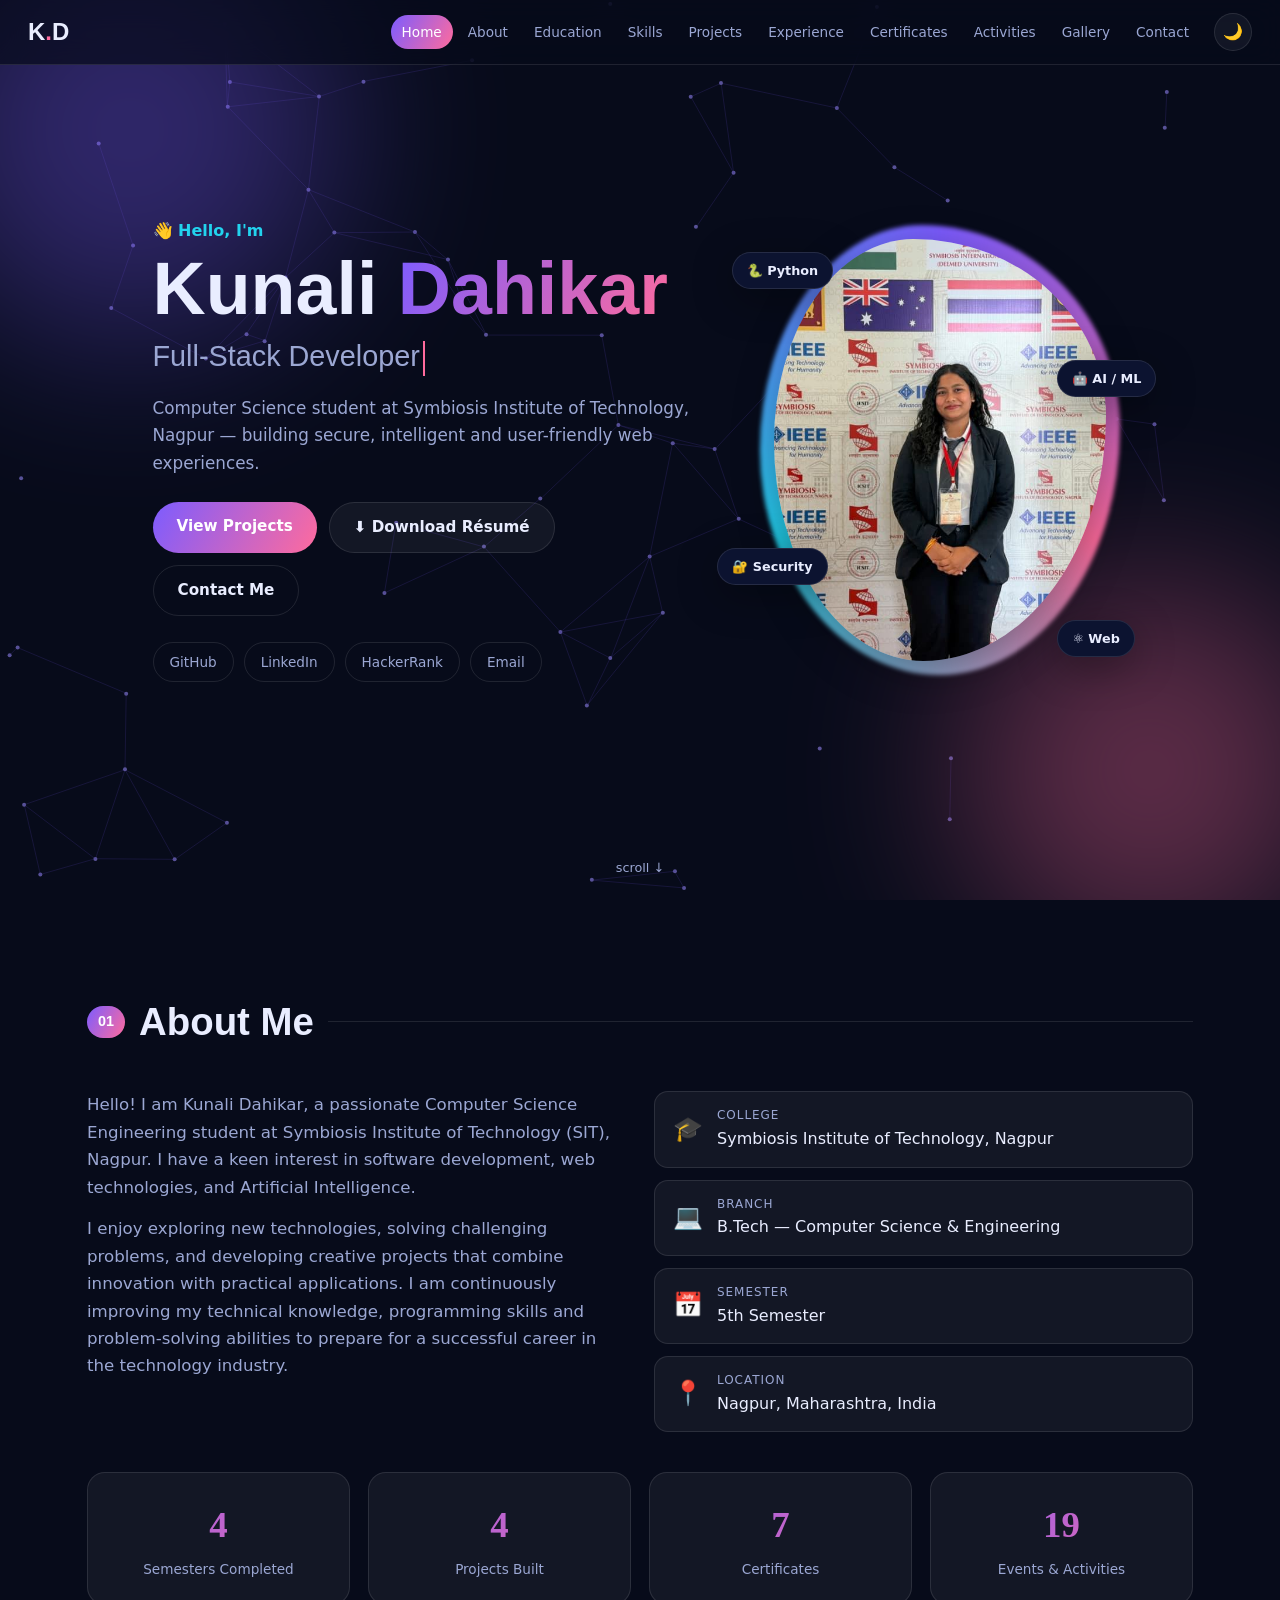
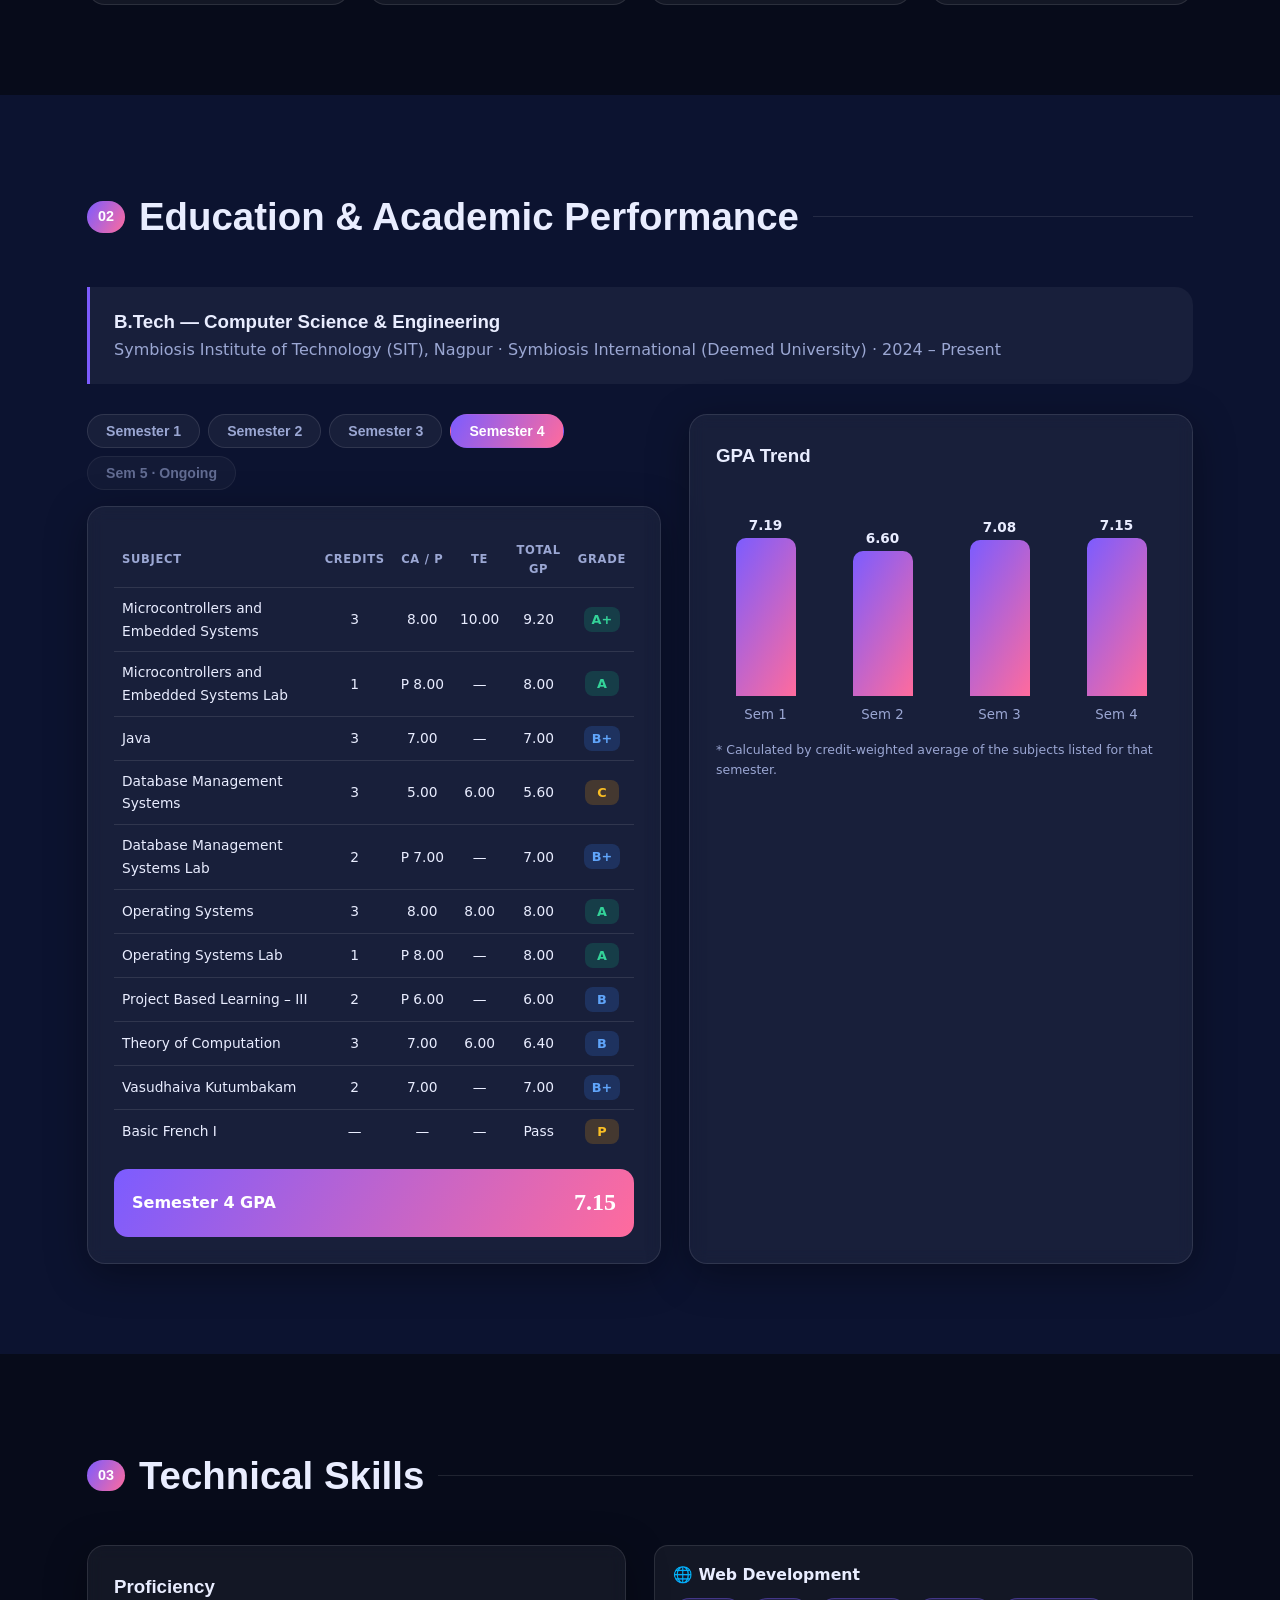
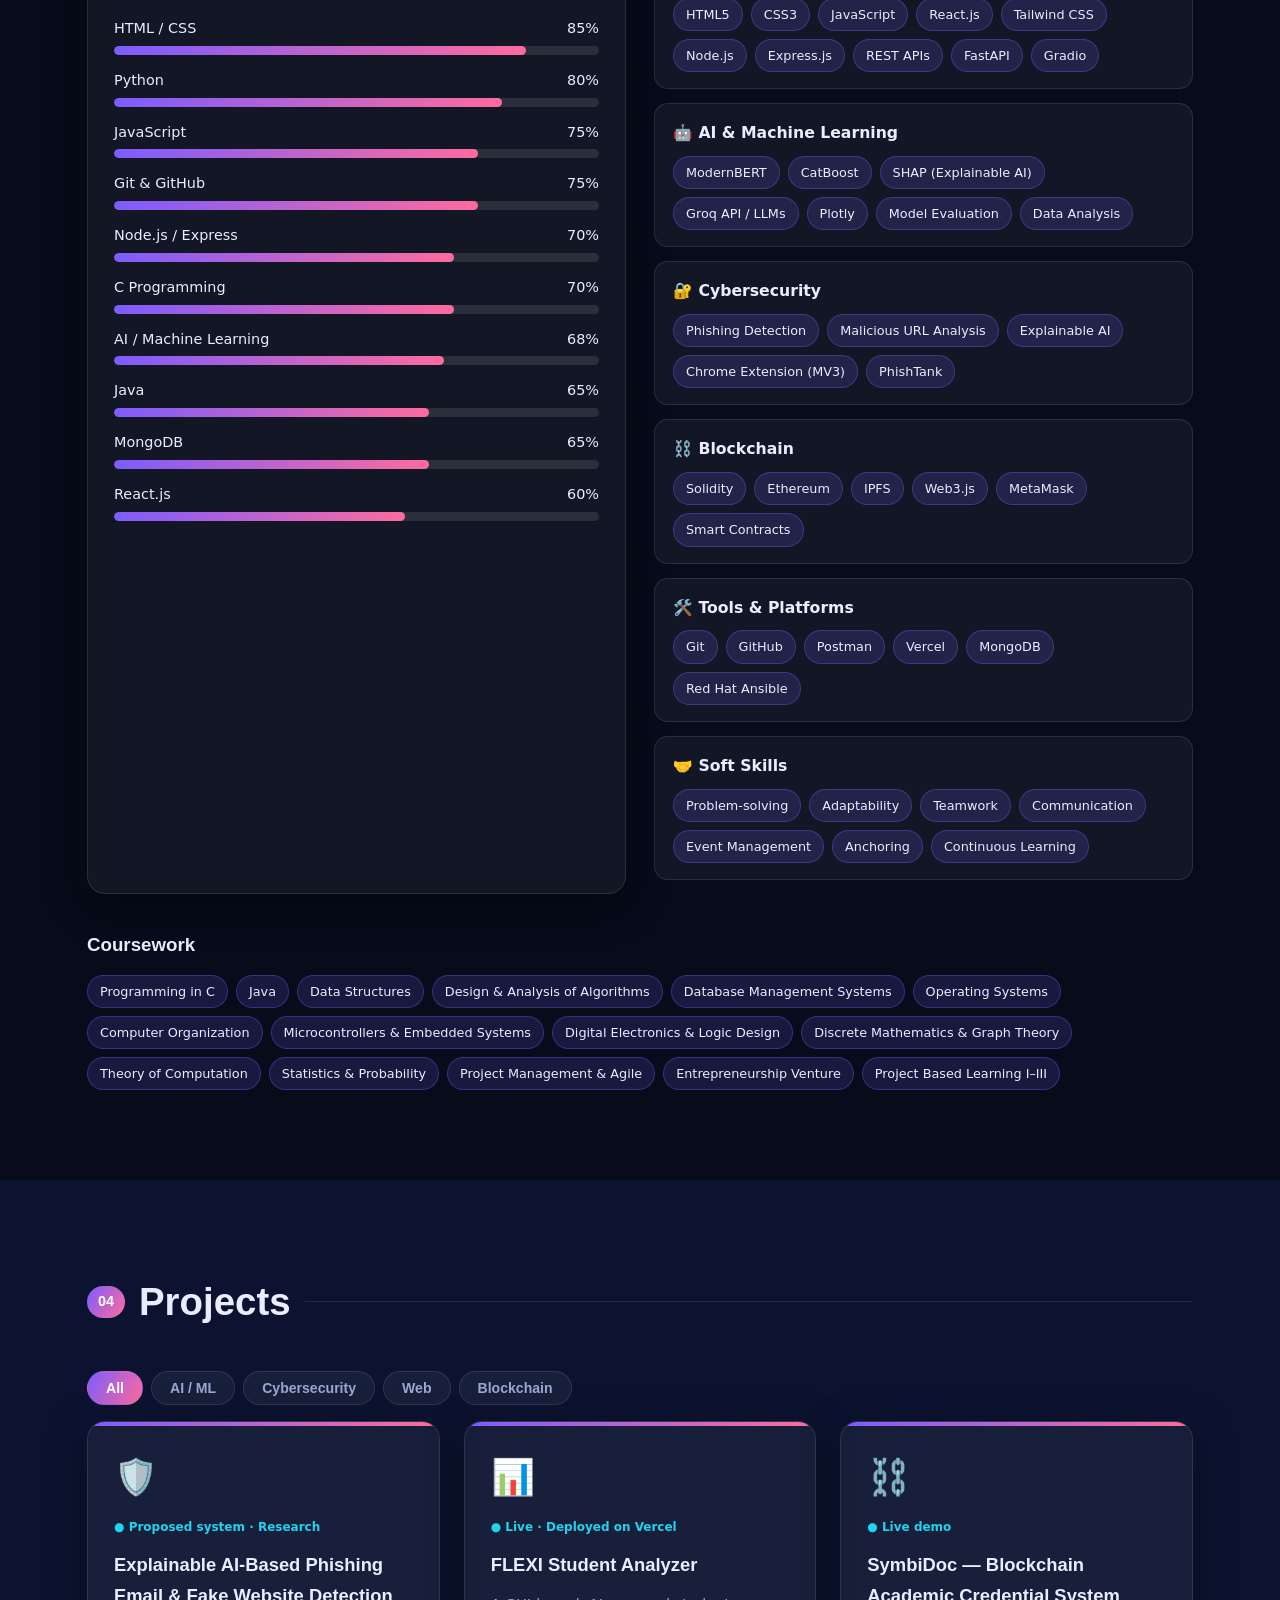
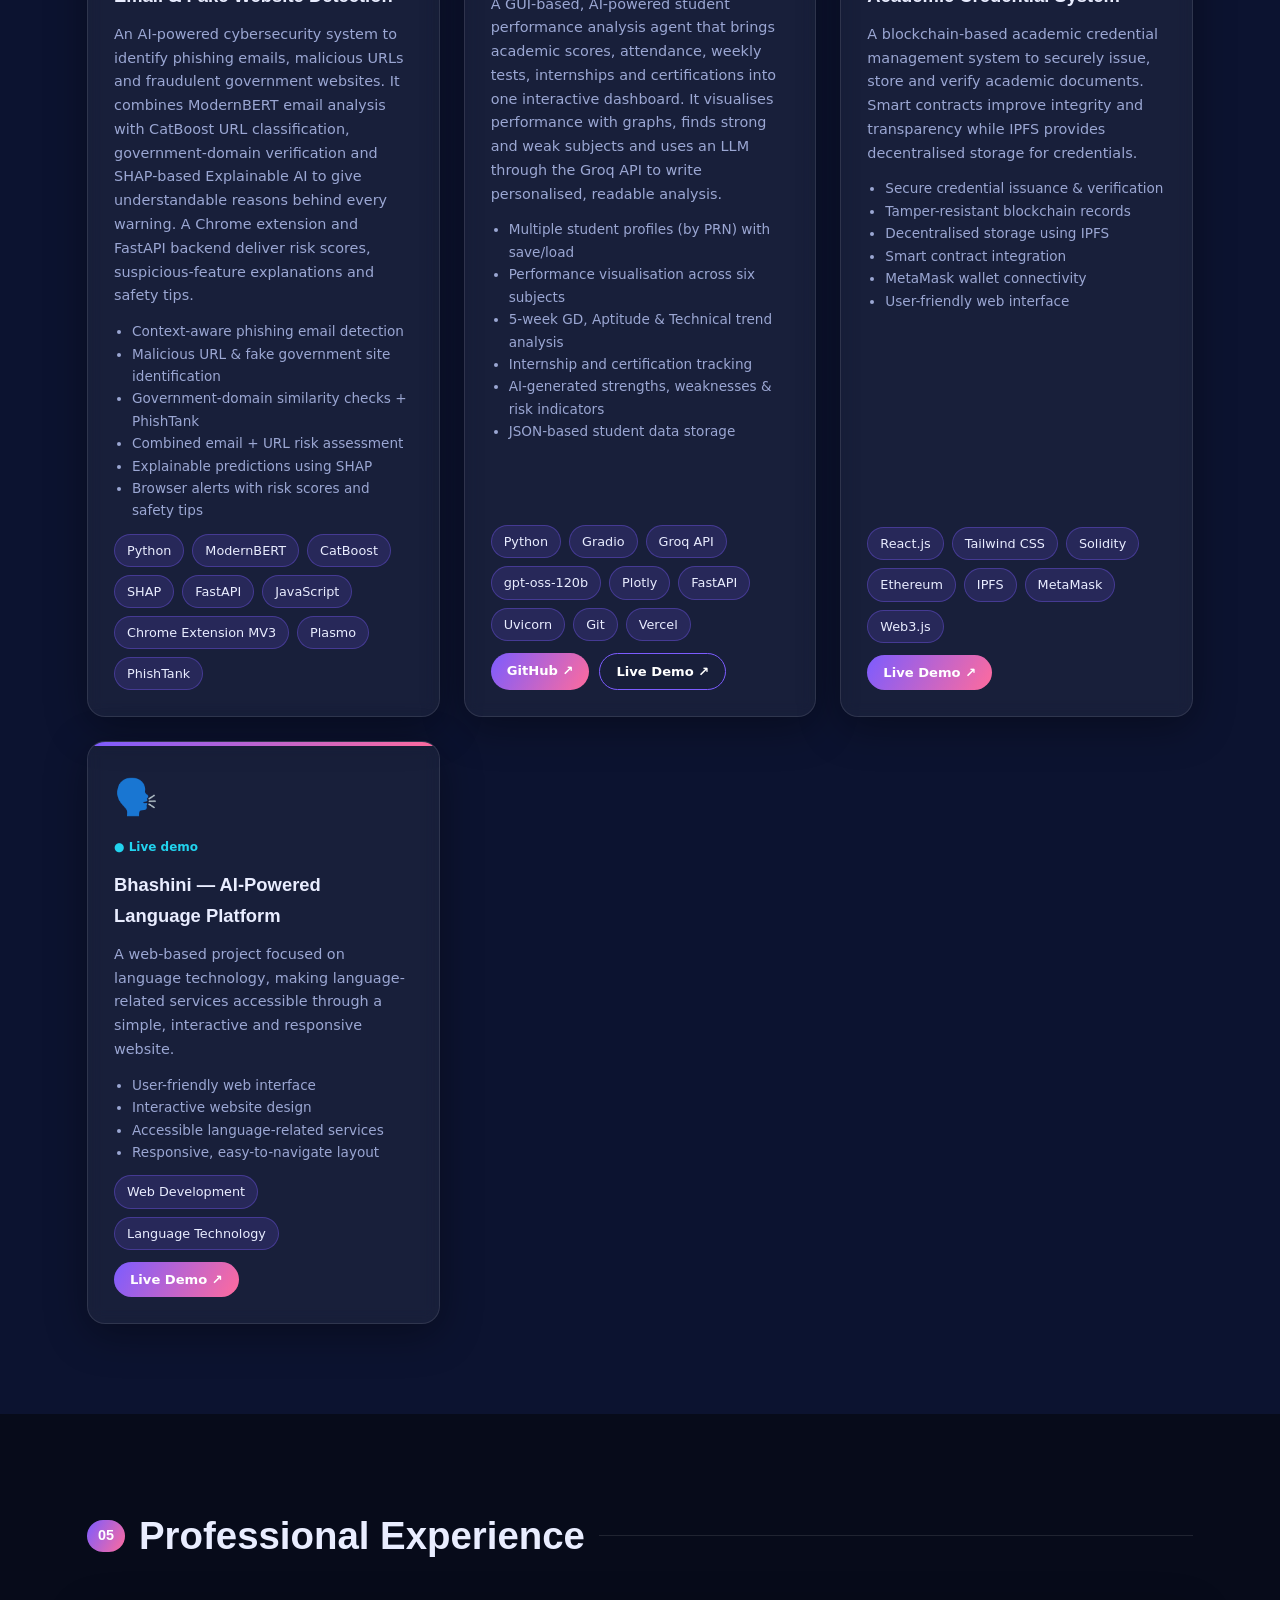
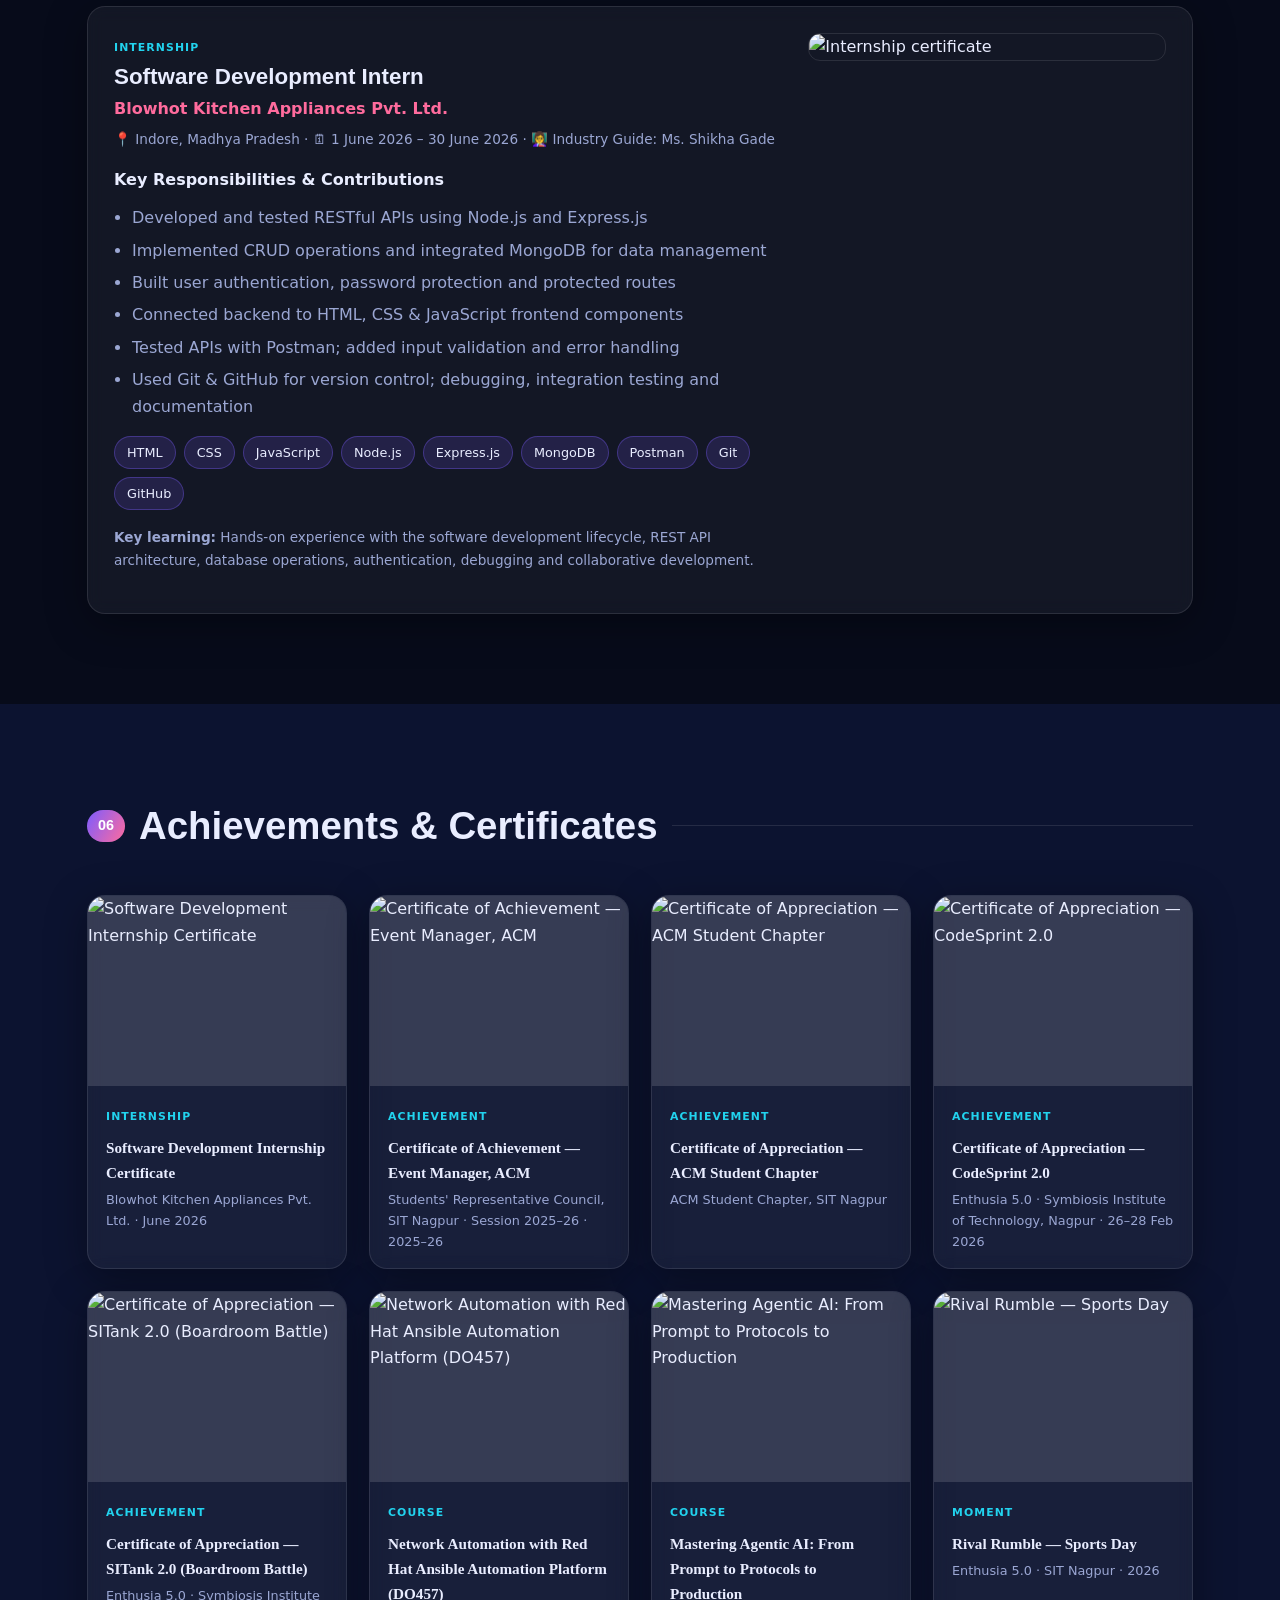
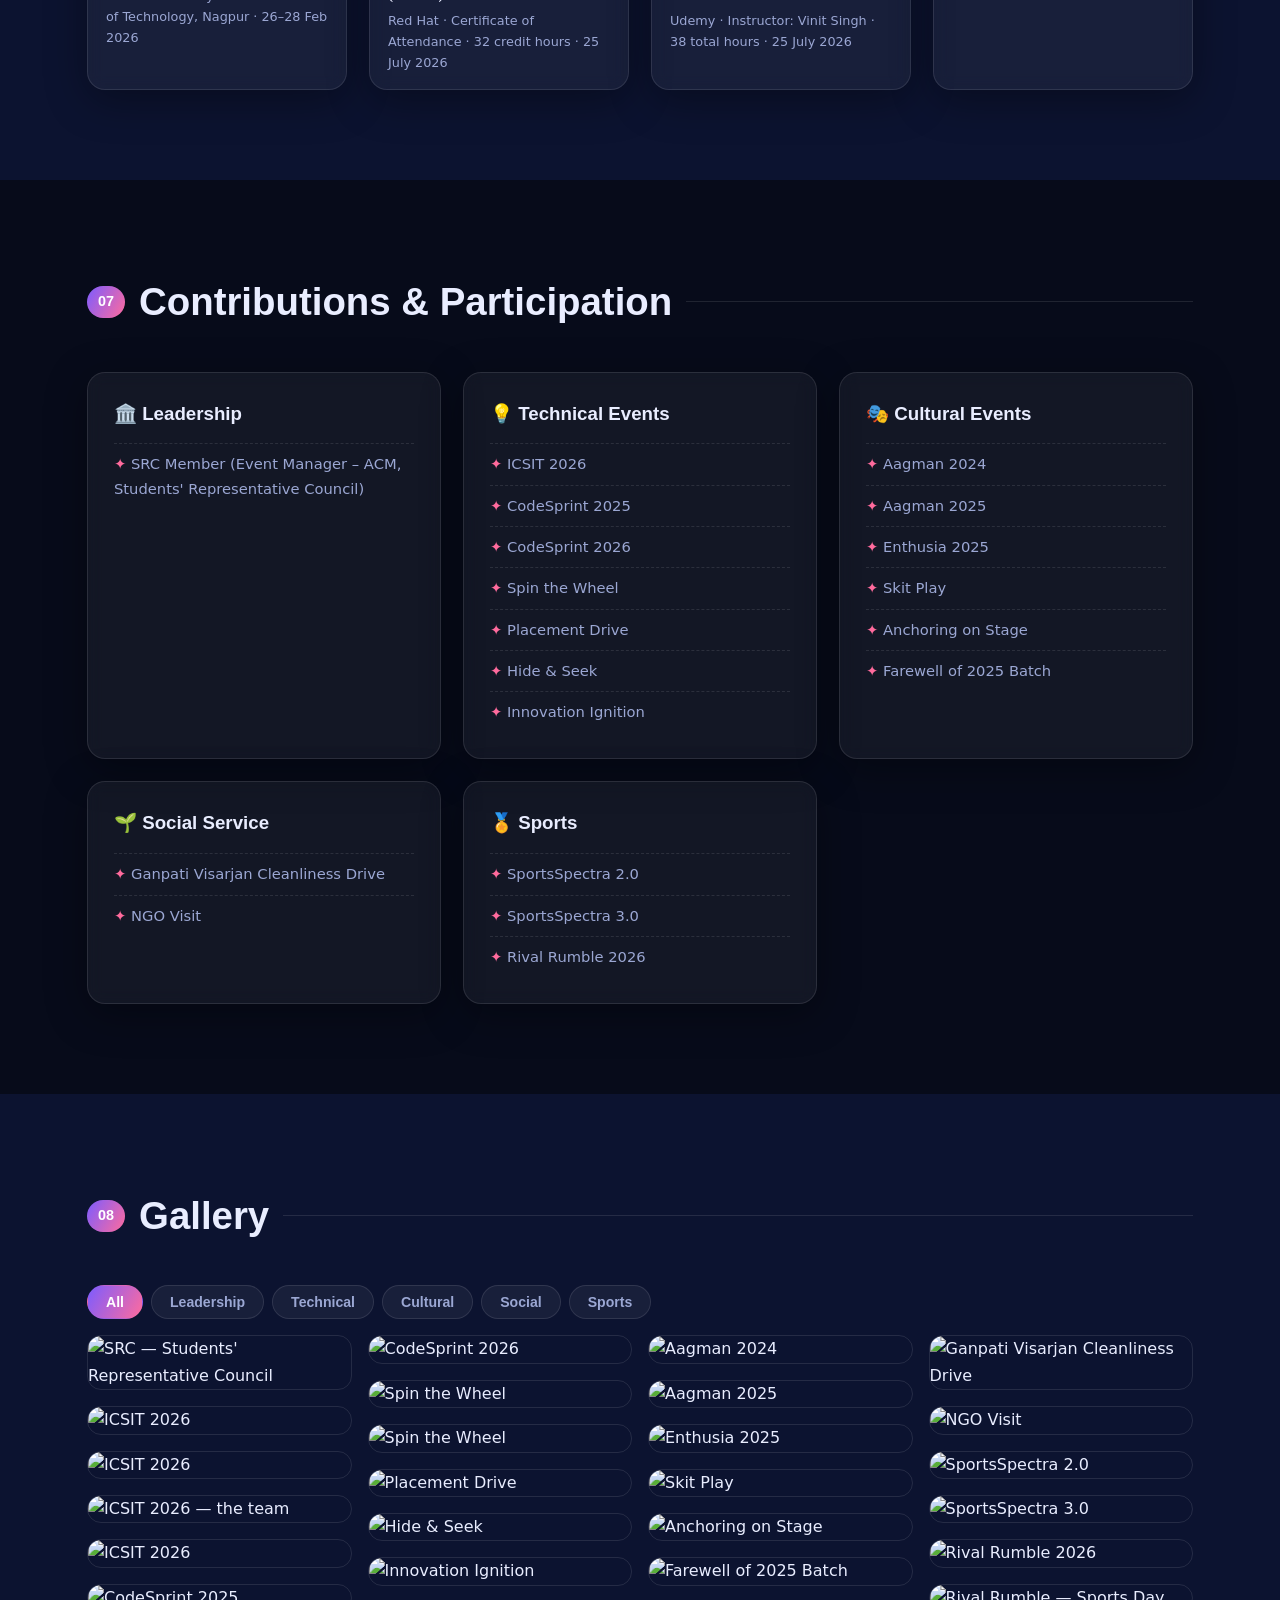
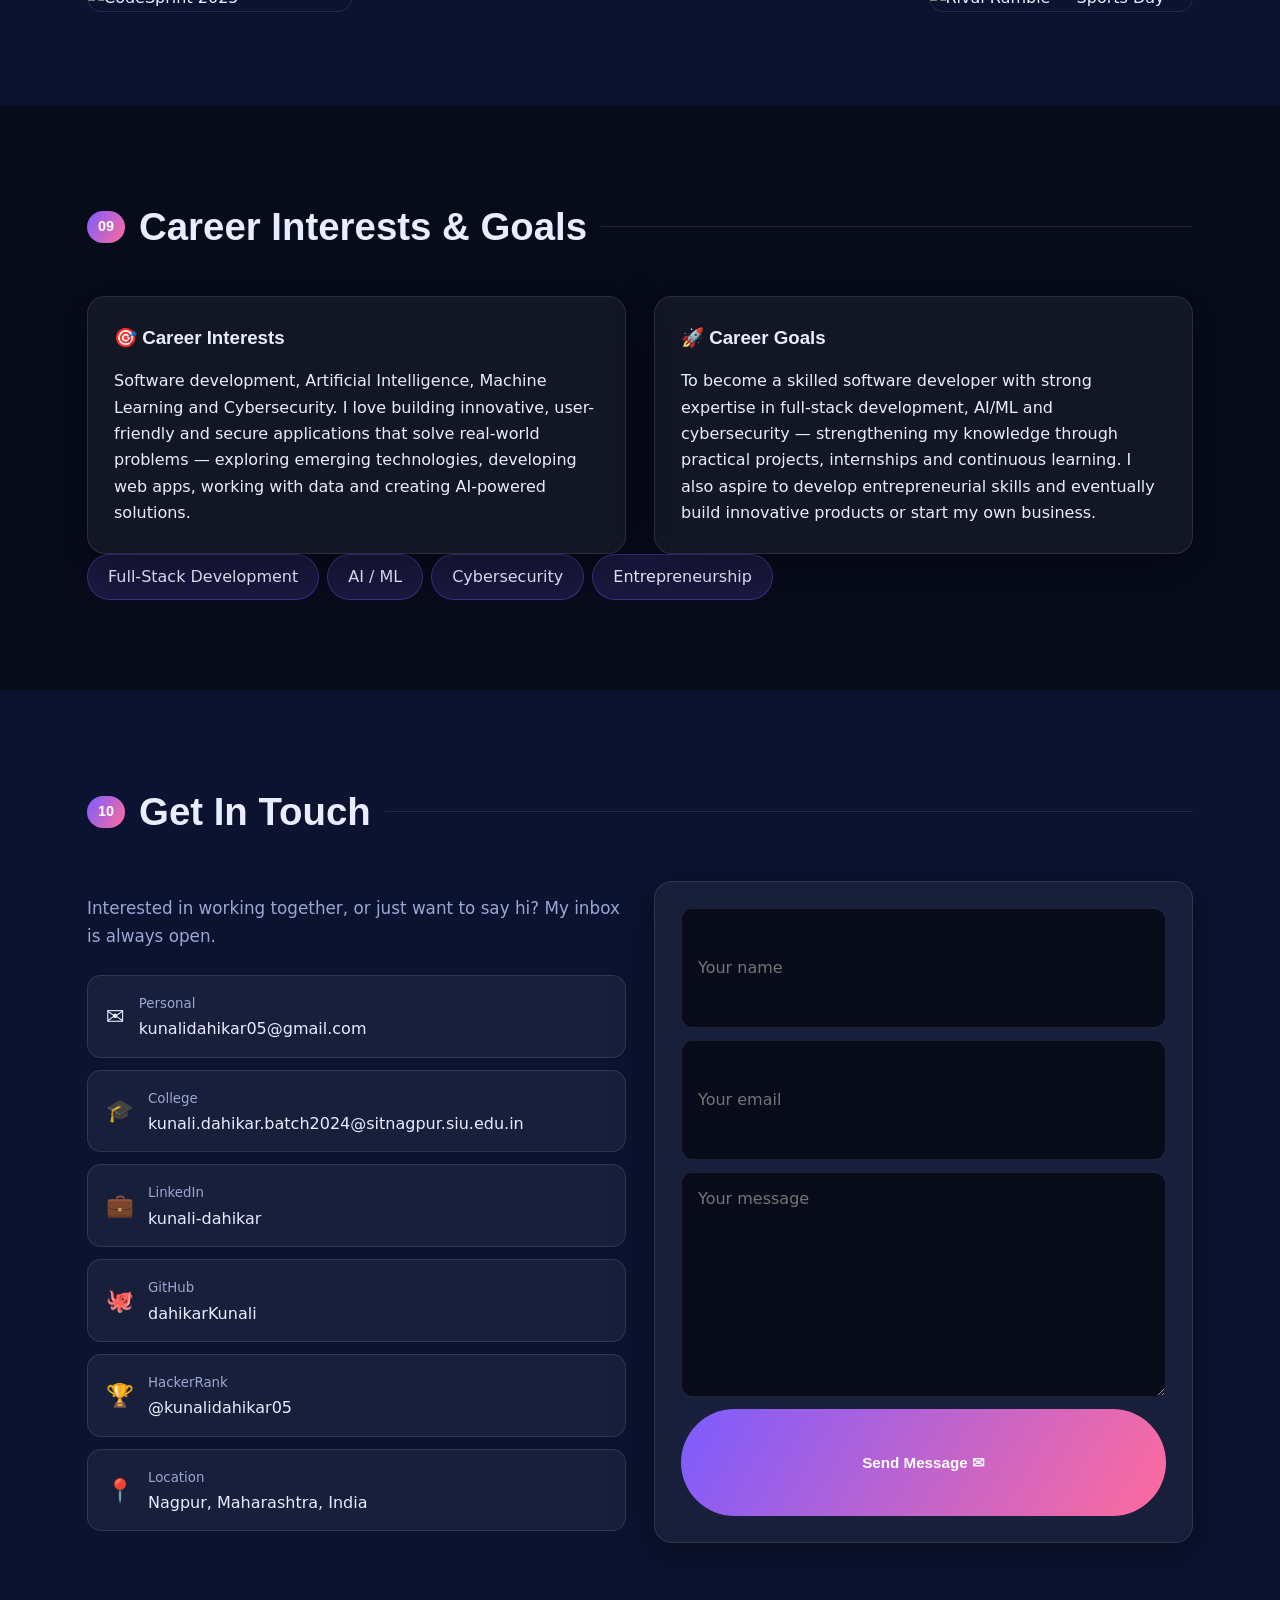
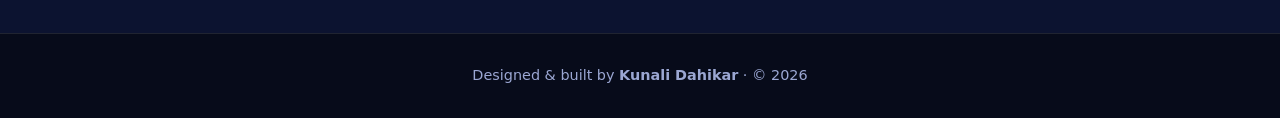
==== commit 20241a70: "Fix profile image path in index.html Updated profile image source from 'assets/img/profile.jpg' to '" ====
--- a/Kunali_Dahikar_Portfolio/index.html
+++ b/Kunali_Dahikar_Portfolio/index.html
@@ -26,7 +26,7 @@
       <div class="cta"><a class="btn pri" href="#projects">View Projects</a><a class="btn" id="resume" href="assets/Kunali_Dahikar_Resume.pdf" download>⬇ Download Résumé</a><a class="btn ghost" href="#contact">Contact Me</a></div>
       <div class="social" id="heroSocial"></div>
     </div>
-    <div class="hero-img"><div class="ring"></div><img src="assets/img/profile.jpg" alt="Kunali Dahikar"><span class="chip c1">🐍 Python</span><span class="chip c2">🤖 AI / ML</span><span class="chip c3">🔐 Security</span><span class="chip c4">⚛️ Web</span></div>
+    <div class="hero-img"><div class="ring"></div><img src="assets/IMG/profile.jpg" alt="Kunali Dahikar"><span class="chip c1">🐍 Python</span><span class="chip c2">🤖 AI / ML</span><span class="chip c3">🔐 Security</span><span class="chip c4">⚛️ Web</span></div>
   </div>
   <a href="#about" class="scroll">scroll ↓</a>
 </section>
